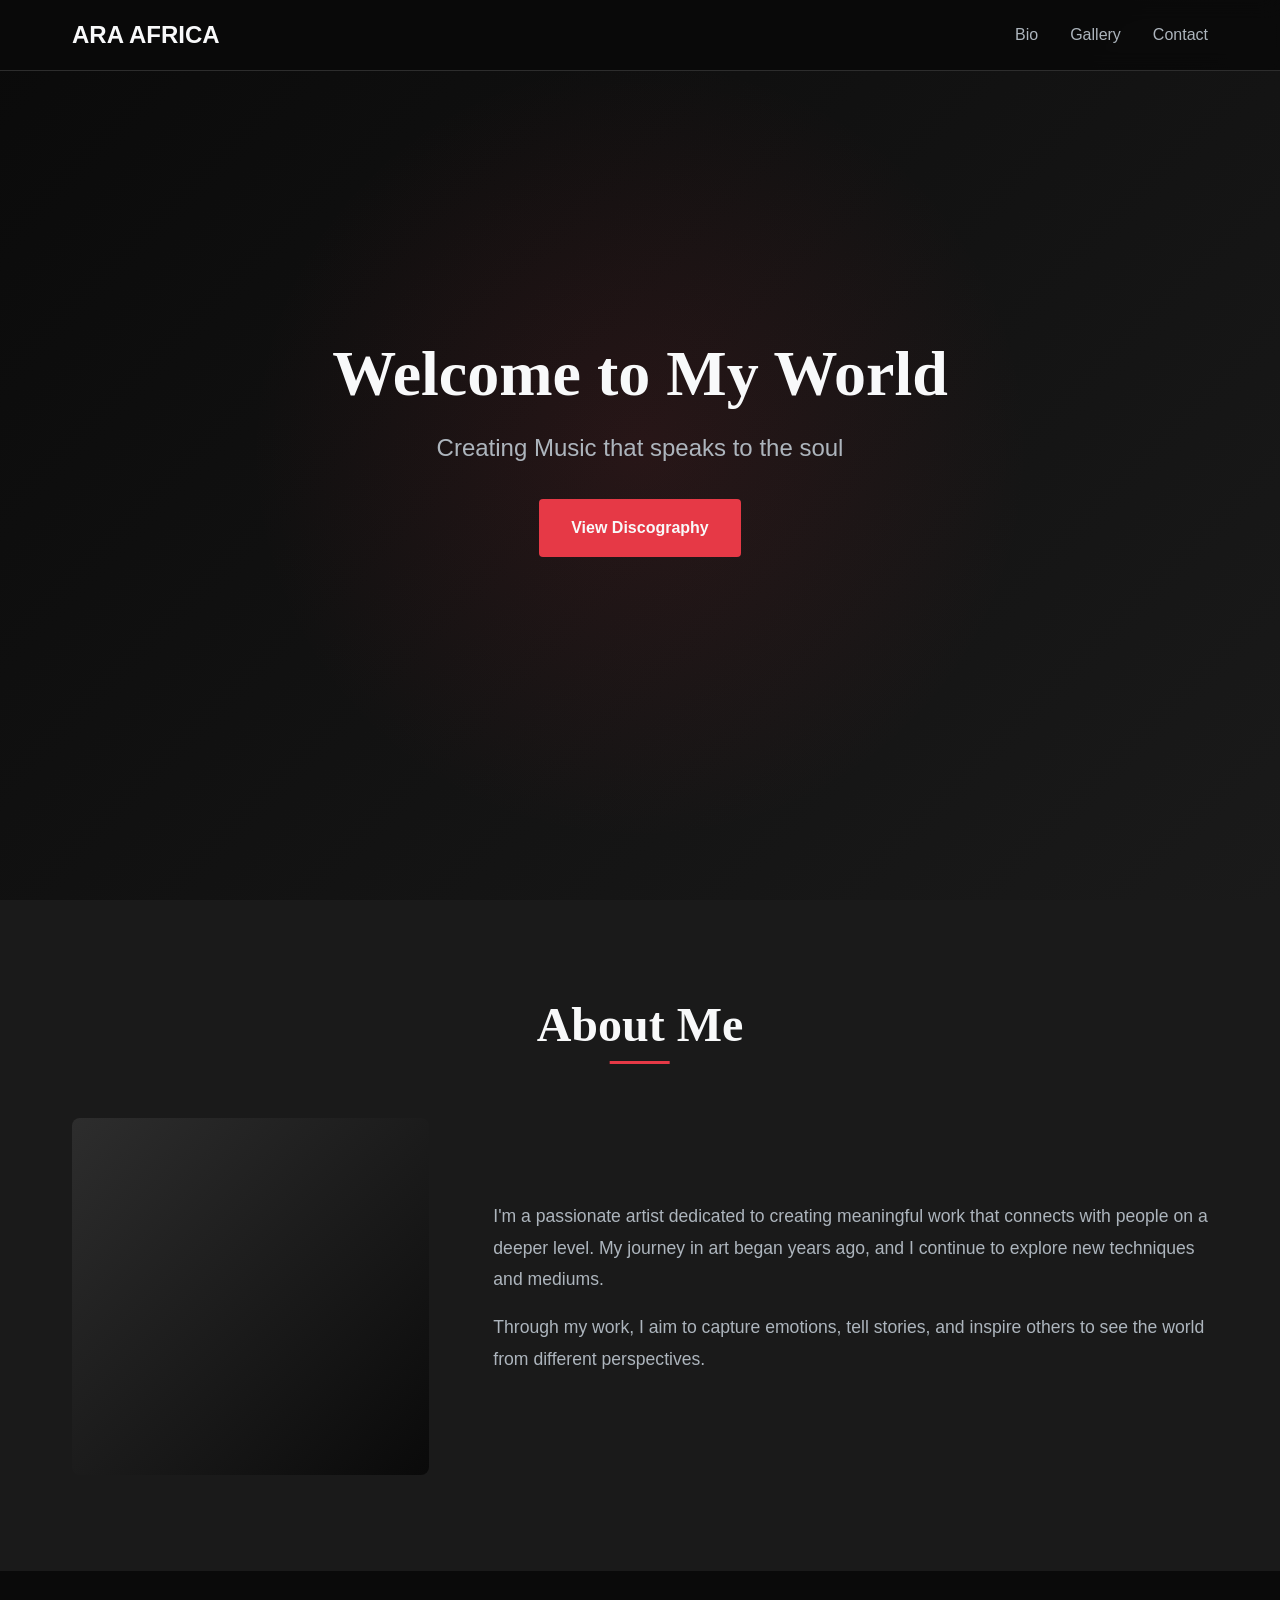
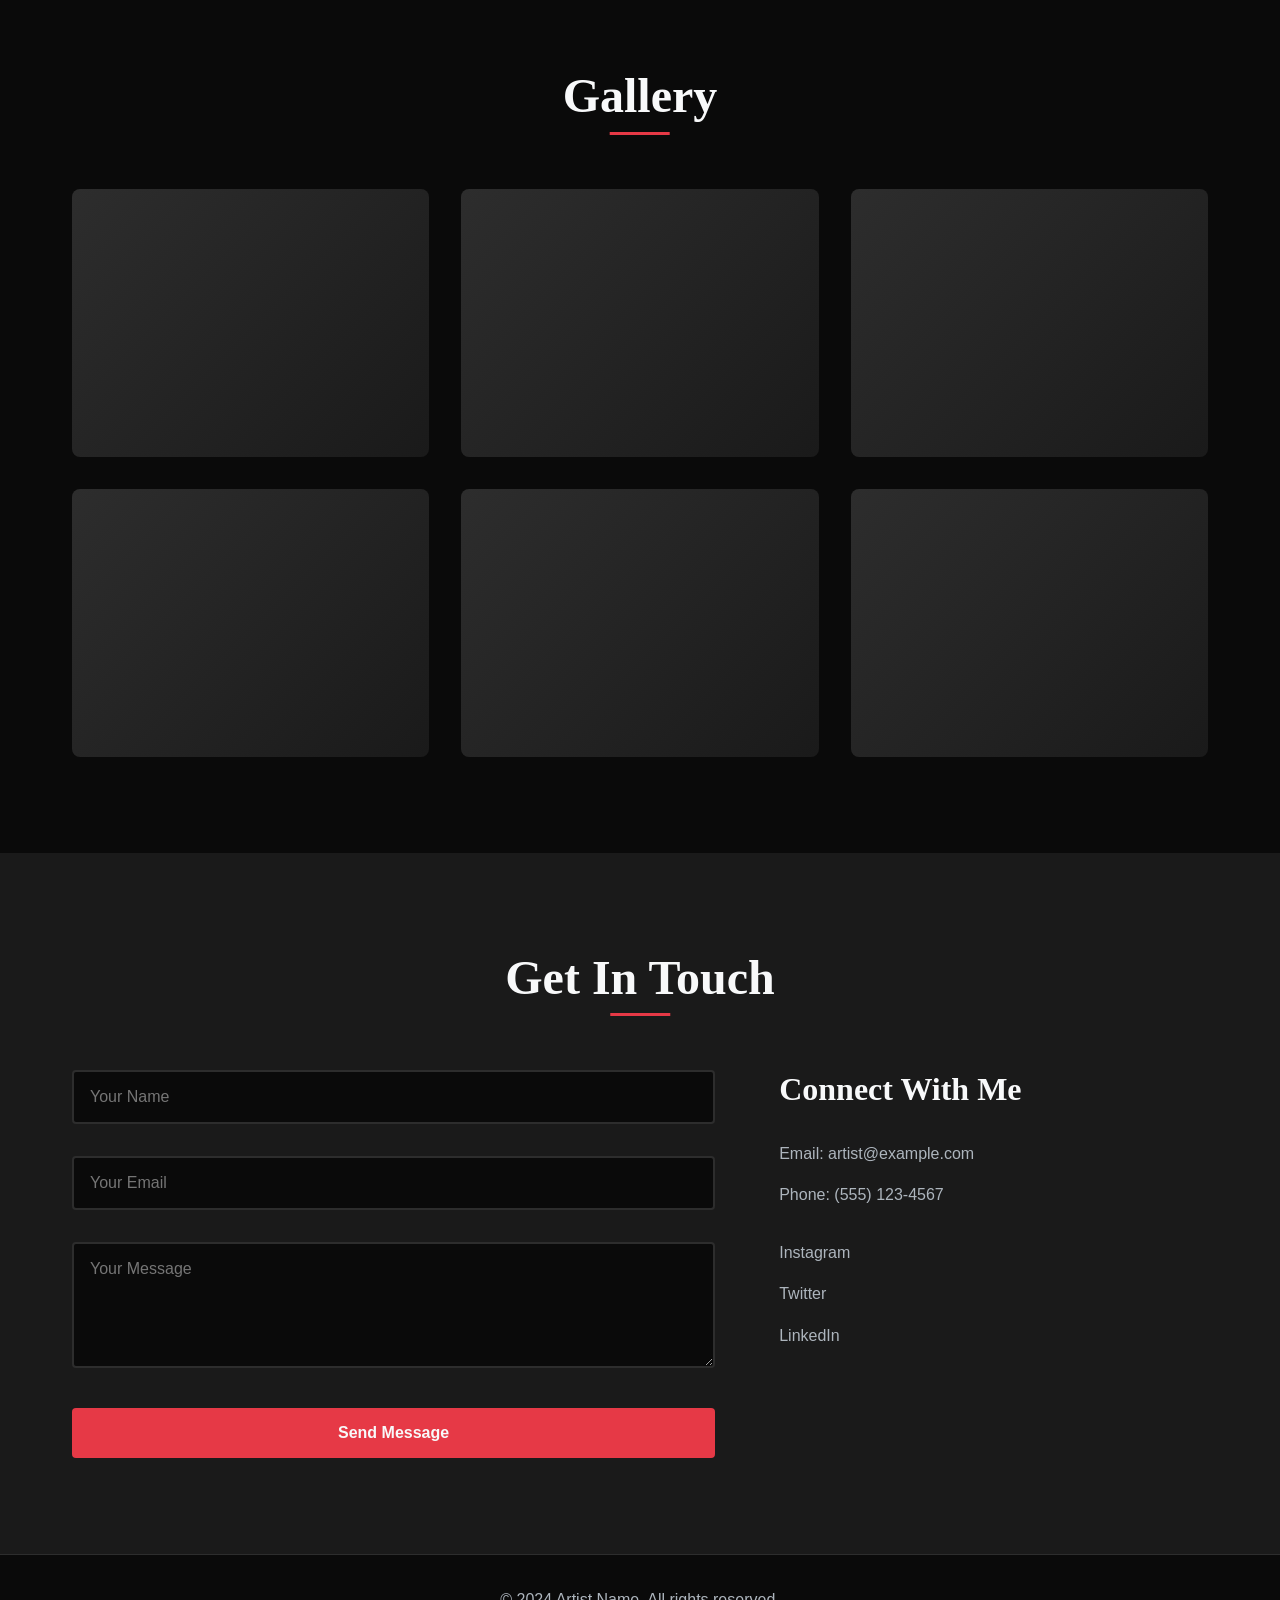
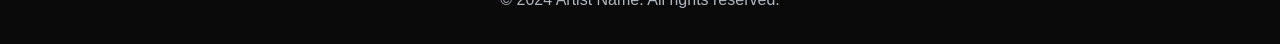
==== index.html @ ef47fb35 "Add artist homepage with visual enhancements" ====
<!DOCTYPE html>
<html lang="en">
<head>
    <meta charset="UTF-8">
    <meta name="viewport" content="width=device-width, initial-scale=1.0">
    <title>Artist Portfolio</title>
    <link rel="stylesheet" href="styles.css">
    <link rel="icon" type="image/x-icon" href="favicon.ico">
</head>
<body>
    <nav class="navbar">
        <div class="nav-container">
            <a href="photo_2026-03-13_12-56-46.jpg" class="logo">ARA AFRICA</a>
            <ul class="nav-menu">
                <li><a href="#bio" class="nav-link">Bio</a></li>
                <li><a href="#gallery" class="nav-link">Gallery</a></li>
                <li><a href="#contact" class="nav-link">Contact</a></li>
            </ul>
        </div>
    </nav>

    <header class="hero">
        <div class="hero-content">
            <h1 class="hero-title">Welcome to My World</h1>
            <p class="hero-subtitle">Creating Music that speaks to the soul</p>
            <a href="photo_2026-03-13_12-56-46.jpg" class="cta-button">View Discography</a>
        </div>
    </header>

    <section id="bio" class="section bio-section">
        <div class="container">
            <h2 class="section-title">About Me</h2>
            <div class="bio-content">
                <div class="bio-image">
                    <div class="image-placeholder"></div>
                </div>
                <div class="bio-text">
                    <p>I'm a passionate artist dedicated to creating meaningful work that connects with people on a deeper level. My journey in art began years ago, and I continue to explore new techniques and mediums.</p>
                    <p>Through my work, I aim to capture emotions, tell stories, and inspire others to see the world from different perspectives.</p>
                </div>
            </div>
        </div>
    </section>

    <section id="gallery" class="section gallery-section">
        <div class="container">
            <h2 class="section-title">Gallery</h2>
            <div class="gallery-grid">
                <div class="gallery-item">
                    <div class="gallery-placeholder"></div>
                    <div class="gallery-overlay">
                        <h3>Artwork Title 1</h3>
                    </div>
                </div>
                <div class="gallery-item">
                    <div class="gallery-placeholder"></div>
                    <div class="gallery-overlay">
                        <h3>Artwork Title 2</h3>
                    </div>
                </div>
                <div class="gallery-item">
                    <div class="gallery-placeholder"></div>
                    <div class="gallery-overlay">
                        <h3>Artwork Title 3</h3>
                    </div>
                </div>
                <div class="gallery-item">
                    <div class="gallery-placeholder"></div>
                    <div class="gallery-overlay">
                        <h3>Artwork Title 4</h3>
                    </div>
                </div>
                <div class="gallery-item">
                    <div class="gallery-placeholder"></div>
                    <div class="gallery-overlay">
                        <h3>Artwork Title 5</h3>
                    </div>
                </div>
                <div class="gallery-item">
                    <div class="gallery-placeholder"></div>
                    <div class="gallery-overlay">
                        <h3>Artwork Title 6</h3>
                    </div>
                </div>
            </div>
        </div>
    </section>

    <section id="contact" class="section contact-section">
        <div class="container">
            <h2 class="section-title">Get In Touch</h2>
            <div class="contact-content">
                <form class="contact-form">
                    <div class="form-group">
                        <input type="text" placeholder="Your Name" required>
                    </div>
                    <div class="form-group">
                        <input type="email" placeholder="Your Email" required>
                    </div>
                    <div class="form-group">
                        <textarea placeholder="Your Message" rows="5" required></textarea>
                    </div>
                    <button type="submit" class="submit-button">Send Message</button>
                </form>
                <div class="contact-info">
                    <h3>Connect With Me</h3>
                    <p>Email: artist@example.com</p>
                    <p>Phone: (555) 123-4567</p>
                    <div class="social-links">
                        <a href="#" class="social-link">Instagram</a>
                        <a href="#" class="social-link">Twitter</a>
                        <a href="#" class="social-link">LinkedIn</a>
                    </div>
                </div>
            </div>
        </div>
    </section>

    <footer class="footer">
        <p>&copy; 2024 Artist Name. All rights reserved.</p>
    </footer>
</body>
</html>
---- styles.css ----
/* ===== CSS RESET & BASE STYLES ===== */
* {
    margin: 0;
    padding: 0;
    box-sizing: border-box;
}

:root {
    /* Dark Theme Color Scheme */
    --primary-bg: #0a0a0a;
    --secondary-bg: #1a1a1a;
    --accent-color: #e63946;
    --accent-hover: #d62839;
    --text-primary: #f8f9fa;
    --text-secondary: #adb5bd;
    --border-color: #2d2d2d;
    
    /* Typography */
    --font-primary: 'Segoe UI', Tahoma, Geneva, Verdana, sans-serif;
    --font-heading: 'Georgia', serif;
    
    /* Spacing */
    --spacing-xs: 0.5rem;
    --spacing-sm: 1rem;
    --spacing-md: 2rem;
    --spacing-lg: 4rem;
    --spacing-xl: 6rem;
    
    /* Transitions */
    --transition-fast: 0.2s ease;
    --transition-medium: 0.4s ease;
    --transition-slow: 0.6s ease;
}

html {
    scroll-behavior: smooth;
}

body {
    font-family: var(--font-primary);
    background-color: var(--primary-bg);
    color: var(--text-primary);
    line-height: 1.6;
    overflow-x: hidden;
}

/* ===== TYPOGRAPHY ===== */
h1, h2, h3, h4, h5, h6 {
    font-family: var(--font-heading);
    font-weight: 600;
    line-height: 1.2;
    margin-bottom: var(--spacing-sm);
}

h1 {
    font-size: clamp(2.5rem, 5vw, 4rem);
}

h2 {
    font-size: clamp(2rem, 4vw, 3rem);
}

h3 {
    font-size: clamp(1.5rem, 3vw, 2rem);
}

p {
    margin-bottom: var(--spacing-sm);
    color: var(--text-secondary);
}

/* ===== NAVIGATION ===== */
.navbar {
    position: fixed;
    top: 0;
    width: 100%;
    background-color: rgba(10, 10, 10, 0.95);
    backdrop-filter: blur(10px);
    z-index: 1000;
    padding: var(--spacing-sm) 0;
    border-bottom: 1px solid var(--border-color);
    animation: slideDown 0.6s ease;
}

@keyframes slideDown {
    from {
        transform: translateY(-100%);
        opacity: 0;
    }
    to {
        transform: translateY(0);
        opacity: 1;
    }
}

.nav-container {
    max-width: 1200px;
    margin: 0 auto;
    padding: 0 var(--spacing-md);
    display: flex;
    justify-content: space-between;
    align-items: center;
}

.logo {
    font-size: 1.5rem;
    font-weight: 700;
    color: var(--text-primary);
    text-decoration: none;
    transition: color var(--transition-fast);
}

.logo:hover {
    color: var(--accent-color);
}

.nav-menu {
    display: flex;
    list-style: none;
    gap: var(--spacing-md);
}

.nav-link {
    color: var(--text-secondary);
    text-decoration: none;
    font-weight: 500;
    position: relative;
    transition: color var(--transition-fast);
}

.nav-link::after {
    content: '';
    position: absolute;
    bottom: -5px;
    left: 0;
    width: 0;
    height: 2px;
    background-color: var(--accent-color);
    transition: width var(--transition-medium);
}

.nav-link:hover {
    color: var(--text-primary);
}

.nav-link:hover::after {
    width: 100%;
}

/* ===== HERO SECTION ===== */
.hero {
    min-height: 100vh;
    display: flex;
    align-items: center;
    justify-content: center;
    background: linear-gradient(135deg, var(--primary-bg) 0%, var(--secondary-bg) 100%);
    position: relative;
    overflow: hidden;
}

.hero::before {
    content: '';
    position: absolute;
    top: 0;
    left: 0;
    right: 0;
    bottom: 0;
    background: radial-gradient(circle at 50% 50%, rgba(230, 57, 70, 0.1) 0%, transparent 50%);
    animation: pulse 8s ease-in-out infinite;
}

@keyframes pulse {
    0%, 100% {
        opacity: 0.5;
    }
    50% {
        opacity: 1;
    }
}

.hero-content {
    text-align: center;
    z-index: 1;
    animation: fadeInUp 1s ease;
}

@keyframes fadeInUp {
    from {
        opacity: 0;
        transform: translateY(30px);
    }
    to {
        opacity: 1;
        transform: translateY(0);
    }
}

.hero-title {
    color: var(--text-primary);
    margin-bottom: var(--spacing-sm);
}

.hero-subtitle {
    font-size: clamp(1.2rem, 2vw, 1.5rem);
    color: var(--text-secondary);
    margin-bottom: var(--spacing-md);
}

.cta-button {
    display: inline-block;
    padding: var(--spacing-sm) var(--spacing-md);
    background-color: var(--accent-color);
    color: var(--text-primary);
    text-decoration: none;
    border-radius: 4px;
    font-weight: 600;
    transition: all var(--transition-medium);
    position: relative;
    overflow: hidden;
}

.cta-button::before {
    content: '';
    position: absolute;
    top: 50%;
    left: 50%;
    width: 0;
    height: 0;
    border-radius: 50%;
    background-color: rgba(255, 255, 255, 0.2);
    transform: translate(-50%, -50%);
    transition: width var(--transition-medium), height var(--transition-medium);
}

.cta-button:hover::before {
    width: 300px;
    height: 300px;
}

.cta-button:hover {
    background-color: var(--accent-hover);
    transform: translateY(-2px);
    box-shadow: 0 10px 30px rgba(230, 57, 70, 0.3);
}

/* ===== SECTIONS ===== */
.section {
    padding: var(--spacing-xl) 0;
    opacity: 0;
    animation: fadeIn 0.8s ease forwards;
}

@keyframes fadeIn {
    to {
        opacity: 1;
    }
}

.container {
    max-width: 1200px;
    margin: 0 auto;
    padding: 0 var(--spacing-md);
}

.section-title {
    text-align: center;
    margin-bottom: var(--spacing-lg);
    color: var(--text-primary);
    position: relative;
    display: inline-block;
    left: 50%;
    transform: translateX(-50%);
}

.section-title::after {
    content: '';
    position: absolute;
    bottom: -10px;
    left: 50%;
    transform: translateX(-50%);
    width: 60px;
    height: 3px;
    background-color: var(--accent-color);
}

/* ===== BIO SECTION ===== */
.bio-section {
    background-color: var(--secondary-bg);
}

.bio-content {
    display: grid;
    grid-template-columns: 1fr 2fr;
    gap: var(--spacing-lg);
    align-items: center;
}

.bio-image {
    animation: slideInLeft 0.8s ease;
}

@keyframes slideInLeft {
    from {
        opacity: 0;
        transform: translateX(-50px);
    }
    to {
        opacity: 1;
        transform: translateX(0);
    }
}

.image-placeholder {
    width: 100%;
    aspect-ratio: 1;
    background: linear-gradient(135deg, var(--border-color) 0%, var(--primary-bg) 100%);
    border-radius: 8px;
    transition: transform var(--transition-medium);
}

.image-placeholder:hover {
    transform: scale(1.05);
}

.bio-text {
    animation: slideInRight 0.8s ease;
}

@keyframes slideInRight {
    from {
        opacity: 0;
        transform: translateX(50px);
    }
    to {
        opacity: 1;
        transform: translateX(0);
    }
}

.bio-text p {
    font-size: 1.1rem;
    line-height: 1.8;
}

/* ===== GALLERY SECTION ===== */
.gallery-grid {
    display: grid;
    grid-template-columns: repeat(auto-fit, minmax(300px, 1fr));
    gap: var(--spacing-md);
}

.gallery-item {
    position: relative;
    overflow: hidden;
    border-radius: 8px;
    cursor: pointer;
    animation: fadeInUp 0.6s ease;
}

.gallery-item:nth-child(1) { animation-delay: 0.1s; }
.gallery-item:nth-child(2) { animation-delay: 0.2s; }
.gallery-item:nth-child(3) { animation-delay: 0.3s; }
.gallery-item:nth-child(4) { animation-delay: 0.4s; }
.gallery-item:nth-child(5) { animation-delay: 0.5s; }
.gallery-item:nth-child(6) { animation-delay: 0.6s; }

.gallery-placeholder {
    width: 100%;
    aspect-ratio: 4/3;
    background: linear-gradient(135deg, var(--border-color) 0%, var(--secondary-bg) 100%);
    transition: transform var(--transition-slow);
}

.gallery-overlay {
    position: absolute;
    top: 0;
    left: 0;
    right: 0;
    bottom: 0;
    background: linear-gradient(to top, rgba(0, 0, 0, 0.9) 0%, transparent 100%);
    display: flex;
    align-items: flex-end;
    padding: var(--spacing-md);
    opacity: 0;
    transition: opacity var(--transition-medium);
}

.gallery-overlay h3 {
    color: var(--text-primary);
    transform: translateY(20px);
    transition: transform var(--transition-medium);
}

.gallery-item:hover .gallery-overlay {
    opacity: 1;
}

.gallery-item:hover .gallery-overlay h3 {
    transform: translateY(0);
}

.gallery-item:hover .gallery-placeholder {
    transform: scale(1.1);
}

/* ===== CONTACT SECTION ===== */
.contact-section {
    background-color: var(--secondary-bg);
}

.contact-content {
    display: grid;
    grid-template-columns: 1.5fr 1fr;
    gap: var(--spacing-lg);
}

.contact-form {
    animation: slideInLeft 0.8s ease;
}

.form-group {
    margin-bottom: var(--spacing-md);
}

.form-group input,
.form-group textarea {
    width: 100%;
    padding: var(--spacing-sm);
    background-color: var(--primary-bg);
    border: 2px solid var(--border-color);
    border-radius: 4px;
    color: var(--text-primary);
    font-family: var(--font-primary);
    font-size: 1rem;
    transition: border-color var(--transition-fast);
}

.form-group input:focus,
.form-group textarea:focus {
    outline: none;
    border-color: var(--accent-color);
}

.submit-button {
    width: 100%;
    padding: var(--spacing-sm) var(--spacing-md);
    background-color: var(--accent-color);
    color: var(--text-primary);
    border: none;
    border-radius: 4px;
    font-weight: 600;
    font-size: 1rem;
    cursor: pointer;
    transition: all var(--transition-medium);
}

.submit-button:hover {
    background-color: var(--accent-hover);
    transform: translateY(-2px);
    box-shadow: 0 10px 30px rgba(230, 57, 70, 0.3);
}

.contact-info {
    animation: slideInRight 0.8s ease;
}

.contact-info h3 {
    color: var(--text-primary);
    margin-bottom: var(--spacing-md);
}

.contact-info p {
    margin-bottom: var(--spacing-sm);
}

.social-links {
    display: flex;
    flex-direction: column;
    gap: var(--spacing-sm);
    margin-top: var(--spacing-md);
}

.social-link {
    color: var(--text-secondary);
    text-decoration: none;
    transition: all var(--transition-fast);
    display: inline-block;
}

.social-link:hover {
    color: var(--accent-color);
    transform: translateX(5px);
}

/* ===== FOOTER ===== */
.footer {
    background-color: var(--primary-bg);
    padding: var(--spacing-md) 0;
    text-align: center;
    border-top: 1px solid var(--border-color);
}

.footer p {
    color: var(--text-secondary);
    margin: 0;
}

/* ===== RESPONSIVE DESIGN ===== */
@media (max-width: 768px) {
    .nav-menu {
        gap: var(--spacing-sm);
    }
    
    .bio-content {
        grid-template-columns: 1fr;
    }
    
    .gallery-grid {
        grid-template-columns: 1fr;
    }
    
    .contact-content {
        grid-template-columns: 1fr;
    }
    
    :root {
        --spacing-lg: 3rem;
        --spacing-xl: 4rem;
    }
}

@media (max-width: 480px) {
    .nav-container {
        flex-direction: column;
        gap: var(--spacing-sm);
    }
    
    .nav-menu {
        flex-wrap: wrap;
        justify-content: center;
    }
}
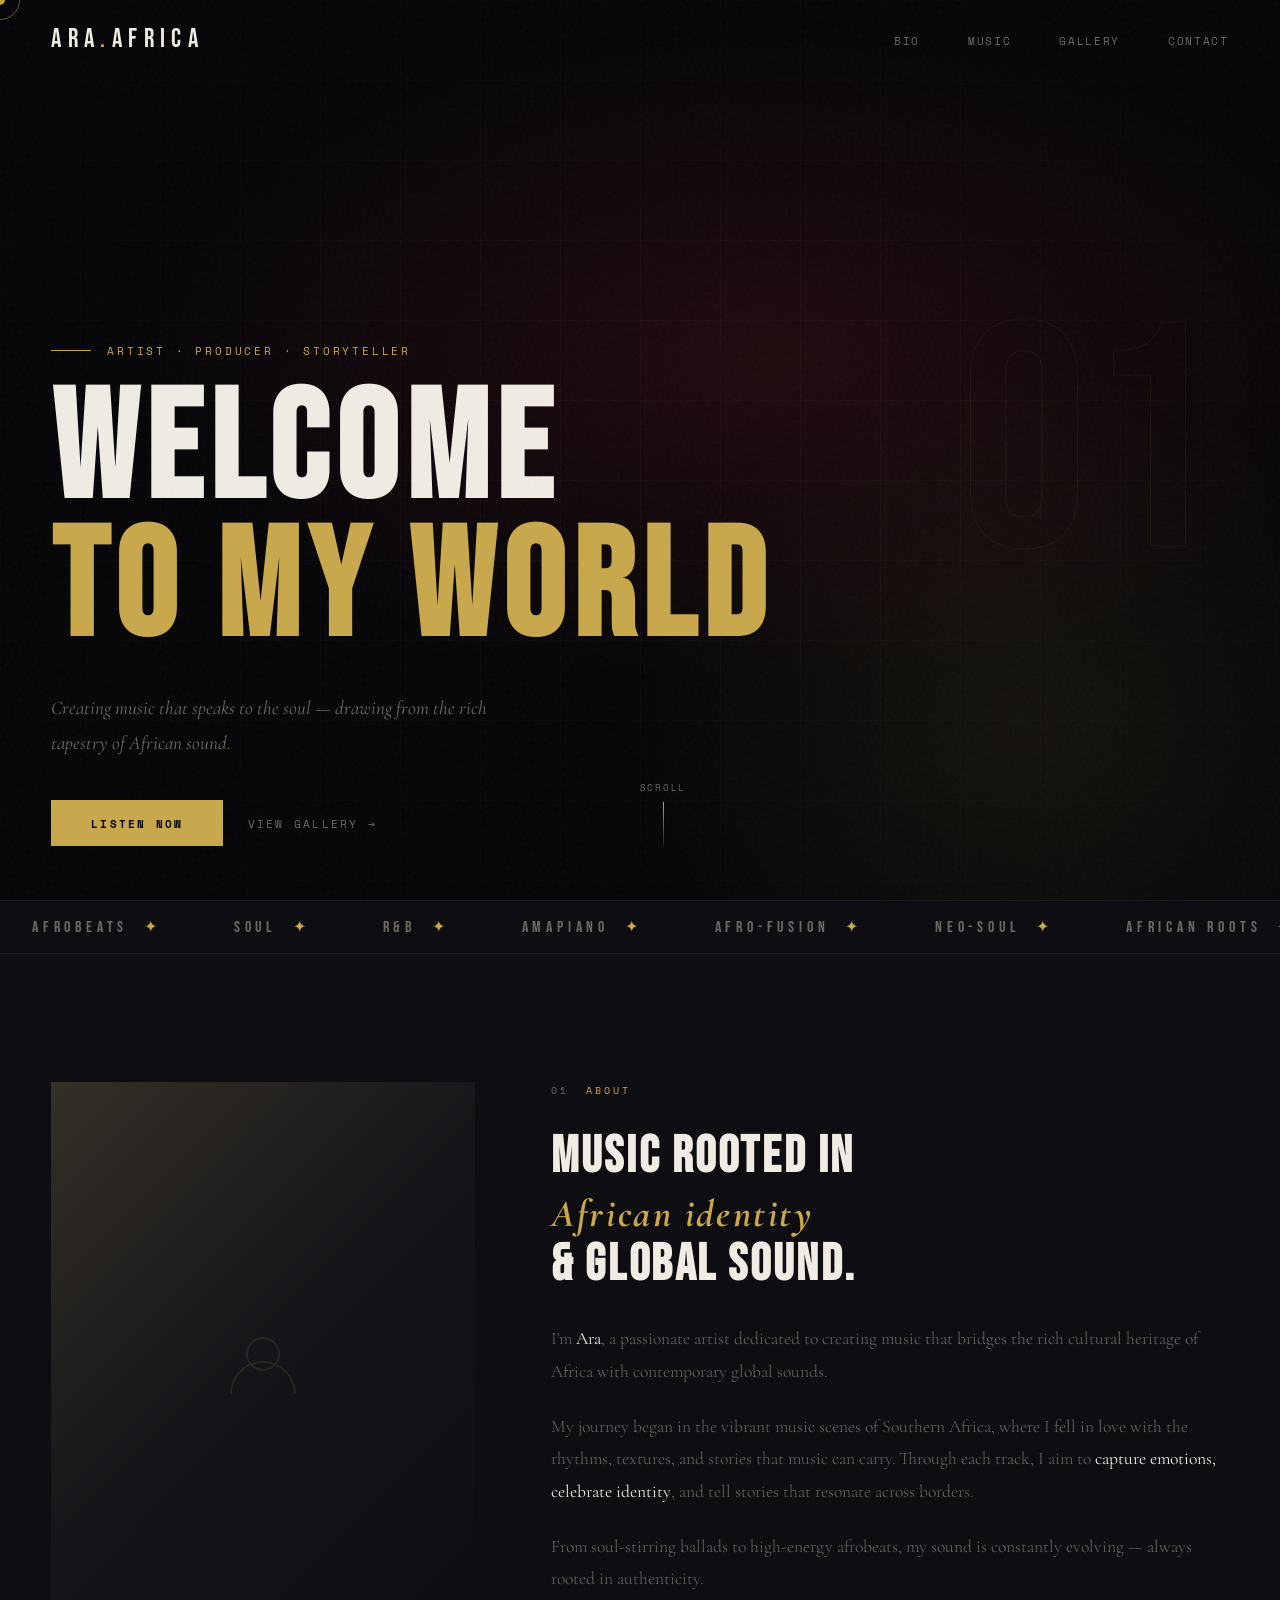
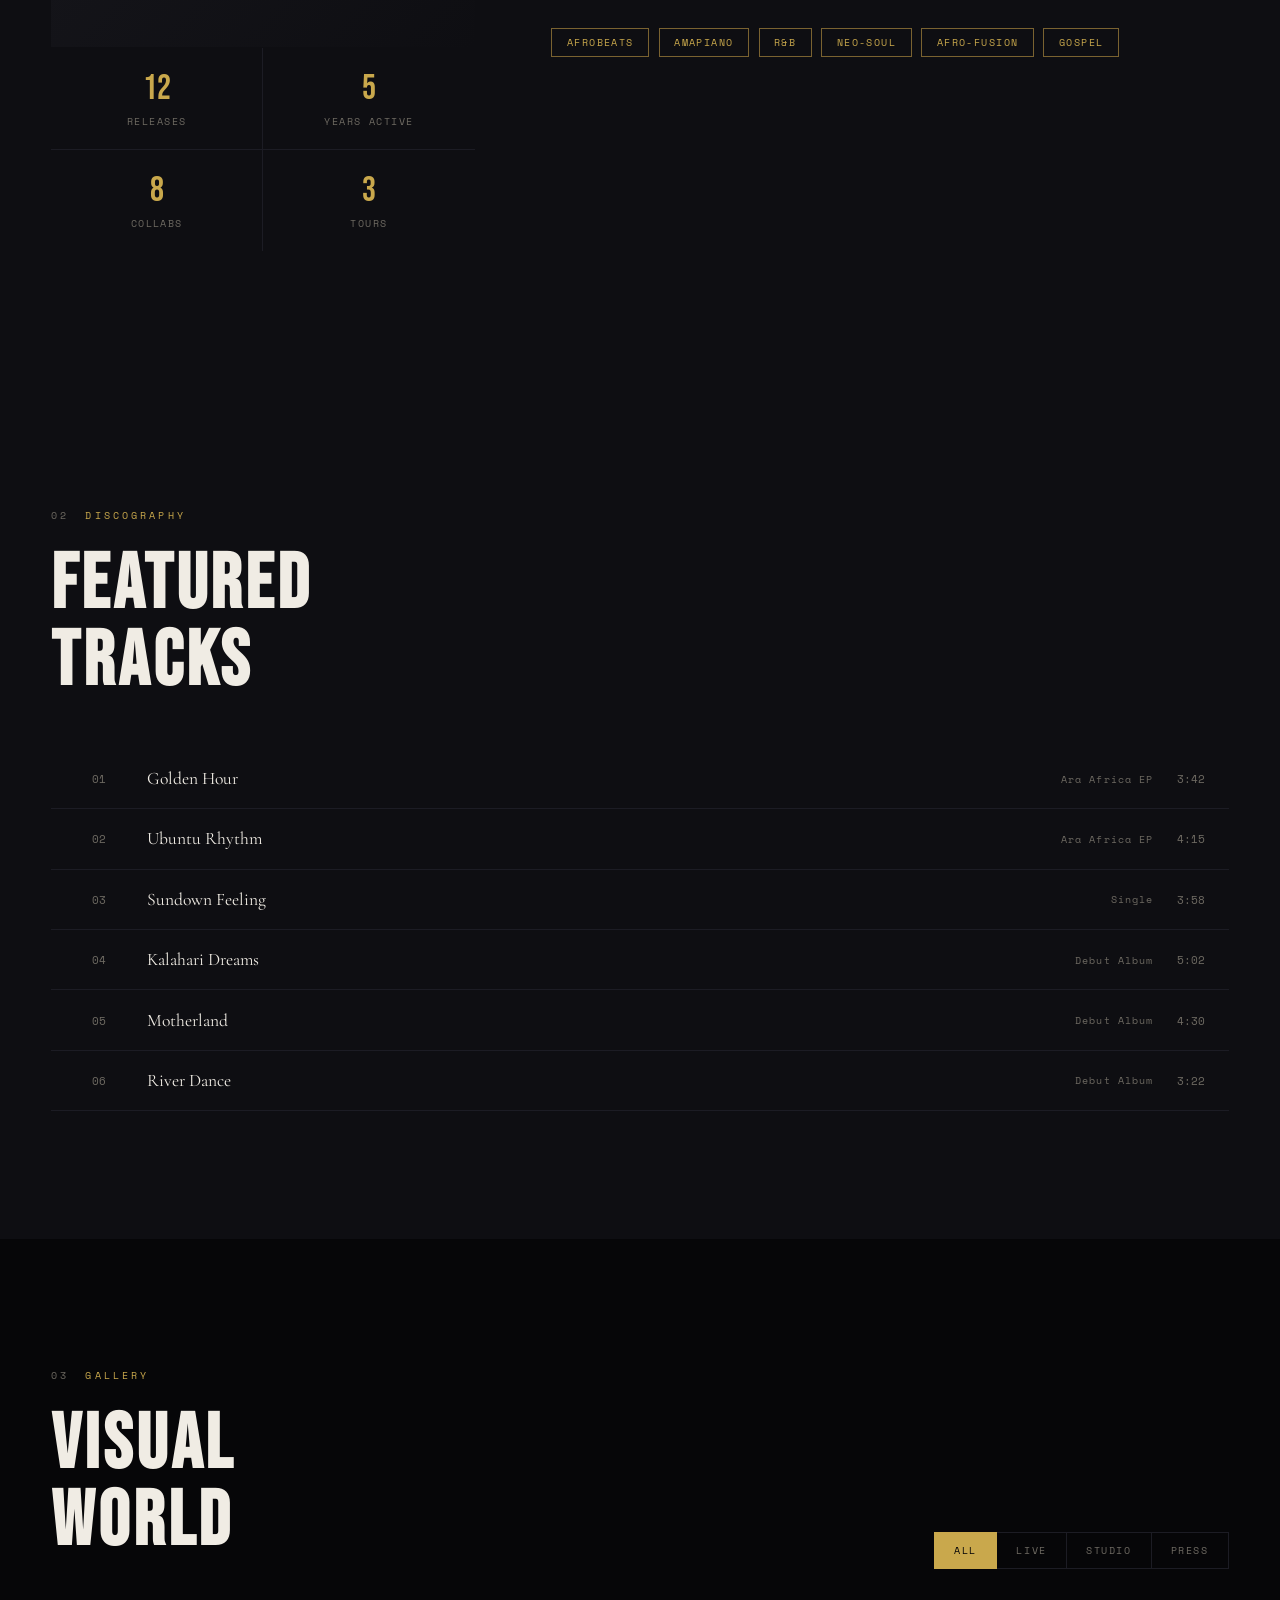
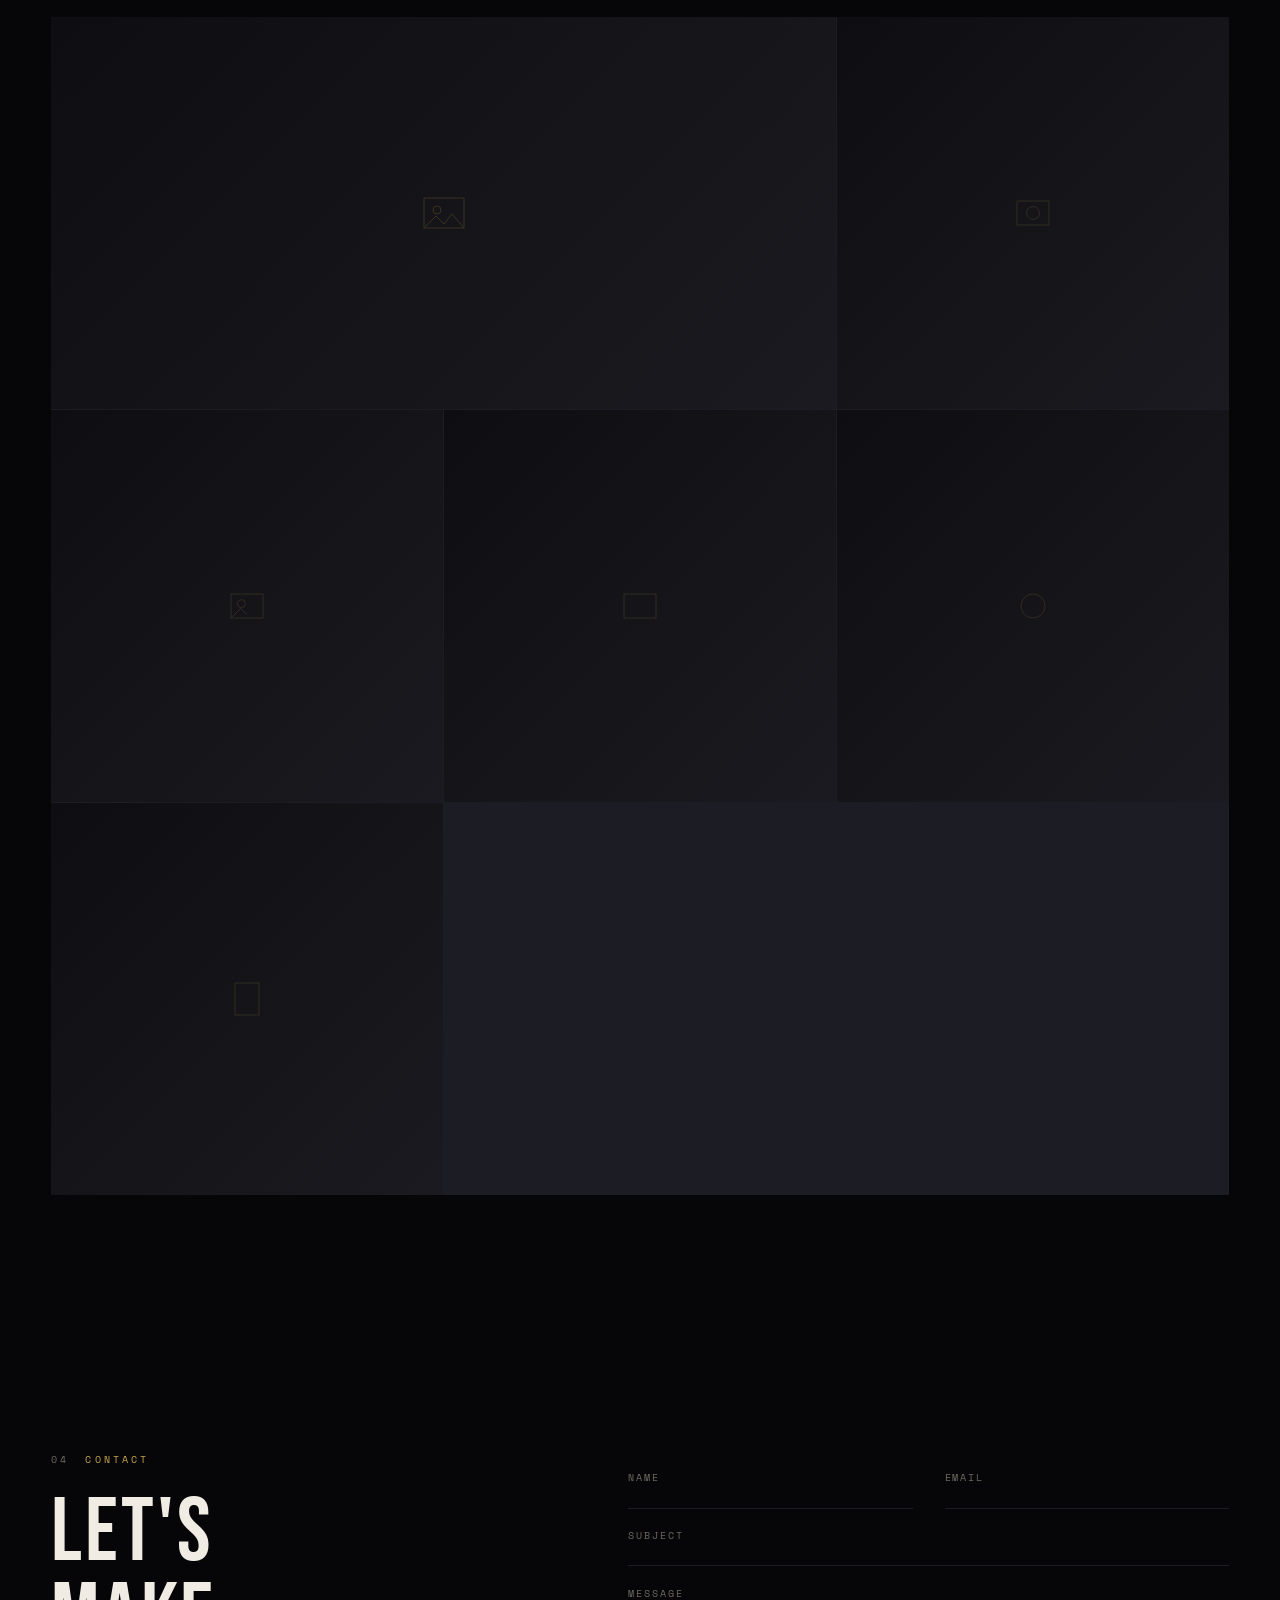
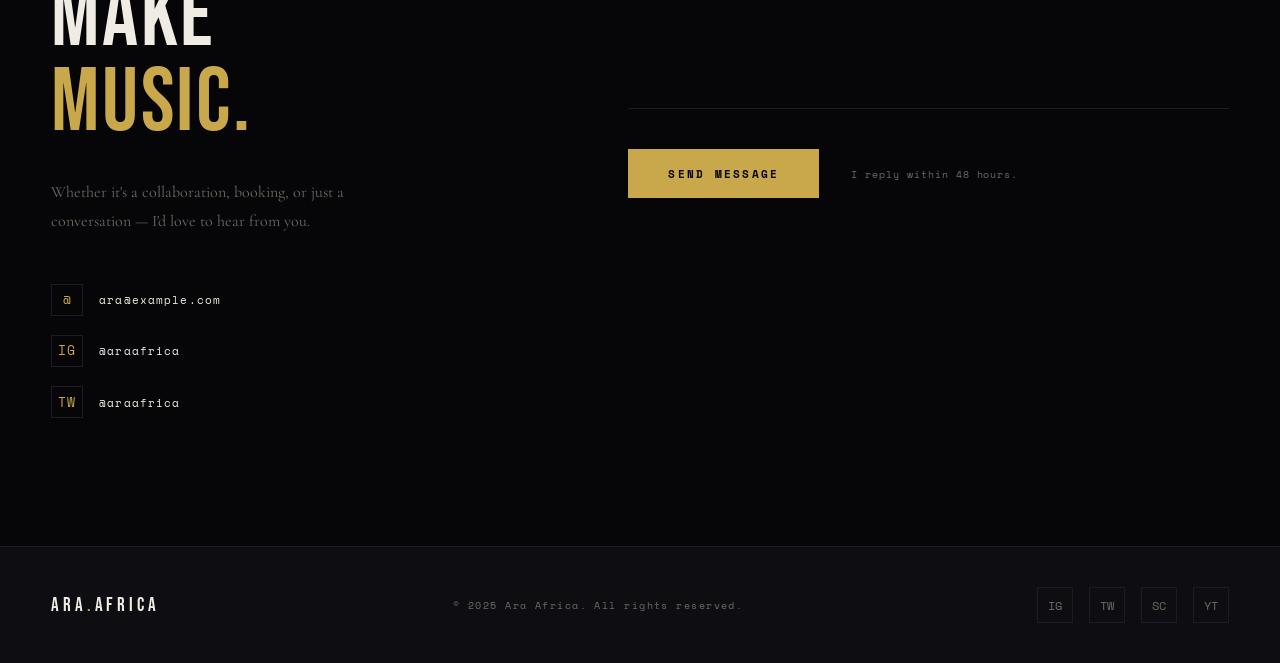
==== commit 927f561d: "index-update" ====
--- a/index.html
+++ b/index.html
@@ -3,121 +3,1458 @@
 <head>
     <meta charset="UTF-8">
     <meta name="viewport" content="width=device-width, initial-scale=1.0">
-    <title>Artist Portfolio</title>
-    <link rel="stylesheet" href="styles.css">
-    <link rel="icon" type="image/x-icon" href="favicon.ico">
+    <title>ARA AFRICA — Artist</title>
+    <link rel="preconnect" href="https://fonts.googleapis.com">
+    <link href="https://fonts.googleapis.com/css2?family=Bebas+Neue&family=Cormorant+Garamond:ital,wght@0,300;0,400;1,300&family=Space+Mono:wght@400;700&display=swap" rel="stylesheet">
+    <style>
+        /* ===== RESET & ROOT ===== */
+        *, *::before, *::after { margin: 0; padding: 0; box-sizing: border-box; }
+
+        :root {
+            --bg:       #060608;
+            --surface:  #0e0e12;
+            --border:   #1c1c24;
+            --gold:     #c9a84c;
+            --gold-dim: #7a6230;
+            --crimson:  #9b1d2e;
+            --text:     #f0ece4;
+            --muted:    #6e6a62;
+            --font-display: 'Bebas Neue', sans-serif;
+            --font-body:    'Cormorant Garamond', serif;
+            --font-mono:    'Space Mono', monospace;
+        }
+
+        html { scroll-behavior: smooth; }
+
+        body {
+            font-family: var(--font-body);
+            background: var(--bg);
+            color: var(--text);
+            overflow-x: hidden;
+            cursor: none;
+        }
+
+        /* ===== CUSTOM CURSOR ===== */
+        #cursor {
+            position: fixed;
+            width: 10px; height: 10px;
+            background: var(--gold);
+            border-radius: 50%;
+            pointer-events: none;
+            z-index: 9999;
+            transform: translate(-50%, -50%);
+            transition: transform 0.1s, width 0.3s, height 0.3s, background 0.3s;
+            mix-blend-mode: difference;
+        }
+        #cursor-trail {
+            position: fixed;
+            width: 40px; height: 40px;
+            border: 1px solid var(--gold);
+            border-radius: 50%;
+            pointer-events: none;
+            z-index: 9998;
+            transform: translate(-50%, -50%);
+            transition: left 0.15s ease, top 0.15s ease, width 0.3s, height 0.3s;
+            opacity: 0.5;
+        }
+        body:hover #cursor { opacity: 1; }
+
+        /* ===== NOISE OVERLAY ===== */
+        body::before {
+            content: '';
+            position: fixed; inset: 0;
+            background-image: url("data:image/svg+xml,%3Csvg viewBox='0 0 256 256' xmlns='http://www.w3.org/2000/svg'%3E%3Cfilter id='n'%3E%3CfeTurbulence type='fractalNoise' baseFrequency='0.9' numOctaves='4' stitchTiles='stitch'/%3E%3C/filter%3E%3Crect width='100%25' height='100%25' filter='url(%23n)' opacity='1'/%3E%3C/svg%3E");
+            opacity: 0.03;
+            pointer-events: none;
+            z-index: 9990;
+        }
+
+        /* ===== LOADER ===== */
+        #loader {
+            position: fixed; inset: 0;
+            background: var(--bg);
+            z-index: 9997;
+            display: flex; align-items: center; justify-content: center;
+            flex-direction: column; gap: 1.5rem;
+            transition: opacity 0.8s ease, visibility 0.8s;
+        }
+        #loader.hidden { opacity: 0; visibility: hidden; }
+        #loader-name {
+            font-family: var(--font-display);
+            font-size: clamp(3rem, 10vw, 7rem);
+            letter-spacing: 0.3em;
+            color: var(--text);
+            overflow: hidden;
+        }
+        #loader-name span {
+            display: inline-block;
+            transform: translateY(100%);
+            animation: loaderReveal 1s cubic-bezier(0.16, 1, 0.3, 1) forwards;
+        }
+        #loader-name span:nth-child(2) { animation-delay: 0.1s; }
+        #loader-name span:nth-child(3) { animation-delay: 0.2s; }
+        @keyframes loaderReveal {
+            to { transform: translateY(0); }
+        }
+        #loader-bar {
+            width: 200px; height: 1px;
+            background: var(--border);
+            position: relative; overflow: hidden;
+        }
+        #loader-bar::after {
+            content: '';
+            position: absolute; left: -100%; top: 0;
+            width: 100%; height: 100%;
+            background: var(--gold);
+            animation: loaderBar 1.4s ease forwards 0.4s;
+        }
+        @keyframes loaderBar { to { left: 0; } }
+
+        /* ===== NAVIGATION ===== */
+        nav {
+            position: fixed; top: 0; width: 100%;
+            z-index: 100;
+            padding: 1.5rem 4vw;
+            display: flex; align-items: center; justify-content: space-between;
+            transition: background 0.4s, padding 0.4s;
+        }
+        nav.scrolled {
+            background: rgba(6, 6, 8, 0.92);
+            backdrop-filter: blur(20px);
+            padding: 1rem 4vw;
+            border-bottom: 1px solid var(--border);
+        }
+        .nav-logo {
+            font-family: var(--font-display);
+            font-size: 1.6rem;
+            letter-spacing: 0.25em;
+            color: var(--text);
+            text-decoration: none;
+        }
+        .nav-logo span { color: var(--gold); }
+        .nav-links {
+            display: flex; gap: 3rem; list-style: none;
+        }
+        .nav-links a {
+            font-family: var(--font-mono);
+            font-size: 0.7rem;
+            letter-spacing: 0.15em;
+            text-transform: uppercase;
+            color: var(--muted);
+            text-decoration: none;
+            transition: color 0.25s;
+            position: relative;
+        }
+        .nav-links a::after {
+            content: '';
+            position: absolute; bottom: -4px; left: 0;
+            width: 0; height: 1px;
+            background: var(--gold);
+            transition: width 0.3s ease;
+        }
+        .nav-links a:hover { color: var(--text); }
+        .nav-links a:hover::after { width: 100%; }
+
+        /* Hamburger */
+        .hamburger {
+            display: none;
+            flex-direction: column; gap: 5px;
+            cursor: pointer; background: none; border: none;
+        }
+        .hamburger span {
+            display: block; width: 26px; height: 1px;
+            background: var(--text);
+            transition: transform 0.3s, opacity 0.3s;
+        }
+        .hamburger.open span:nth-child(1) { transform: translateY(6px) rotate(45deg); }
+        .hamburger.open span:nth-child(2) { opacity: 0; }
+        .hamburger.open span:nth-child(3) { transform: translateY(-6px) rotate(-45deg); }
+
+        /* Mobile nav */
+        .mobile-nav {
+            position: fixed; inset: 0;
+            background: var(--bg);
+            z-index: 90;
+            display: flex; align-items: center; justify-content: center;
+            flex-direction: column; gap: 2.5rem;
+            opacity: 0; visibility: hidden;
+            transition: opacity 0.4s, visibility 0.4s;
+        }
+        .mobile-nav.open { opacity: 1; visibility: visible; }
+        .mobile-nav a {
+            font-family: var(--font-display);
+            font-size: clamp(2.5rem, 7vw, 4rem);
+            letter-spacing: 0.15em;
+            color: var(--text);
+            text-decoration: none;
+            transition: color 0.25s;
+        }
+        .mobile-nav a:hover { color: var(--gold); }
+
+        /* ===== HERO ===== */
+        .hero {
+            min-height: 100vh;
+            position: relative;
+            display: flex; align-items: flex-end;
+            padding: 0 4vw 6vh;
+            overflow: hidden;
+        }
+        .hero-bg {
+            position: absolute; inset: 0;
+            background:
+                radial-gradient(ellipse 80% 60% at 60% 40%, rgba(155, 29, 46, 0.18) 0%, transparent 60%),
+                radial-gradient(ellipse 60% 80% at 80% 80%, rgba(201, 168, 76, 0.08) 0%, transparent 50%),
+                var(--bg);
+        }
+        /* Animated grid lines */
+        .hero-grid {
+            position: absolute; inset: 0;
+            background-image:
+                linear-gradient(to right, rgba(255,255,255,0.025) 1px, transparent 1px),
+                linear-gradient(to bottom, rgba(255,255,255,0.025) 1px, transparent 1px);
+            background-size: 80px 80px;
+            mask-image: radial-gradient(ellipse 80% 80% at 50% 50%, black 30%, transparent 100%);
+        }
+        .hero-number {
+            position: absolute;
+            top: 50%; right: 5vw;
+            transform: translateY(-50%);
+            font-family: var(--font-display);
+            font-size: clamp(10rem, 25vw, 22rem);
+            color: transparent;
+            -webkit-text-stroke: 1px rgba(201, 168, 76, 0.08);
+            line-height: 1;
+            pointer-events: none;
+            user-select: none;
+        }
+        .hero-content {
+            position: relative; z-index: 2;
+            max-width: 900px;
+        }
+        .hero-tag {
+            font-family: var(--font-mono);
+            font-size: 0.7rem;
+            letter-spacing: 0.25em;
+            text-transform: uppercase;
+            color: var(--gold);
+            margin-bottom: 1.5rem;
+            display: flex; align-items: center; gap: 1rem;
+            opacity: 0; animation: fadeUp 1s ease 1.8s forwards;
+        }
+        .hero-tag::before {
+            content: '';
+            display: block; width: 40px; height: 1px;
+            background: var(--gold);
+        }
+        .hero-title {
+            font-family: var(--font-display);
+            font-size: clamp(4rem, 12vw, 11rem);
+            line-height: 0.9;
+            letter-spacing: 0.05em;
+            color: var(--text);
+            margin-bottom: 2rem;
+            overflow: hidden;
+        }
+        .hero-title .line {
+            display: block;
+            transform: translateY(100%);
+            animation: lineReveal 1.2s cubic-bezier(0.16, 1, 0.3, 1) forwards;
+        }
+        .hero-title .line:nth-child(1) { animation-delay: 1.9s; }
+        .hero-title .line:nth-child(2) { animation-delay: 2.05s; color: var(--gold); }
+        @keyframes lineReveal { to { transform: translateY(0); } }
+
+        .hero-sub {
+            font-size: clamp(1rem, 1.5vw, 1.2rem);
+            font-style: italic;
+            color: var(--muted);
+            max-width: 440px;
+            line-height: 1.8;
+            opacity: 0; animation: fadeUp 1s ease 2.2s forwards;
+        }
+        .hero-actions {
+            margin-top: 2.5rem;
+            display: flex; gap: 1.5rem; align-items: center;
+            opacity: 0; animation: fadeUp 1s ease 2.4s forwards;
+        }
+        @keyframes fadeUp {
+            from { opacity: 0; transform: translateY(20px); }
+            to { opacity: 1; transform: translateY(0); }
+        }
+        .btn-primary {
+            display: inline-block;
+            padding: 0.9rem 2.5rem;
+            background: var(--gold);
+            color: var(--bg);
+            font-family: var(--font-mono);
+            font-size: 0.7rem;
+            letter-spacing: 0.2em;
+            text-transform: uppercase;
+            text-decoration: none;
+            font-weight: 700;
+            transition: background 0.3s, transform 0.3s, box-shadow 0.3s;
+        }
+        .btn-primary:hover {
+            background: #e0bc6a;
+            transform: translateY(-3px);
+            box-shadow: 0 15px 40px rgba(201, 168, 76, 0.3);
+        }
+        .btn-ghost {
+            font-family: var(--font-mono);
+            font-size: 0.7rem;
+            letter-spacing: 0.2em;
+            text-transform: uppercase;
+            color: var(--muted);
+            text-decoration: none;
+            display: flex; align-items: center; gap: 0.6rem;
+            transition: color 0.3s;
+        }
+        .btn-ghost::after { content: '→'; transition: transform 0.3s; }
+        .btn-ghost:hover { color: var(--text); }
+        .btn-ghost:hover::after { transform: translateX(5px); }
+
+        /* Scroll indicator */
+        .scroll-hint {
+            position: absolute;
+            bottom: 3rem; left: 50%; transform: translateX(-50%);
+            display: flex; flex-direction: column; align-items: center; gap: 0.5rem;
+            opacity: 0; animation: fadeUp 1s ease 3s forwards;
+        }
+        .scroll-hint span {
+            font-family: var(--font-mono); font-size: 0.55rem;
+            letter-spacing: 0.2em; text-transform: uppercase; color: var(--muted);
+        }
+        .scroll-line {
+            width: 1px; height: 50px;
+            background: linear-gradient(to bottom, var(--gold), transparent);
+            animation: scrollPulse 2s ease infinite 3s;
+        }
+        @keyframes scrollPulse {
+            0%, 100% { opacity: 0.3; transform: scaleY(1); }
+            50% { opacity: 1; transform: scaleY(1.2); }
+        }
+
+        /* ===== SECTION BASE ===== */
+        section { padding: clamp(5rem, 10vw, 9rem) 4vw; }
+
+        .section-label {
+            font-family: var(--font-mono);
+            font-size: 0.65rem;
+            letter-spacing: 0.3em;
+            text-transform: uppercase;
+            color: var(--gold);
+            display: flex; align-items: center; gap: 1rem;
+            margin-bottom: 1.5rem;
+        }
+        .section-label::before {
+            content: attr(data-num);
+            font-size: 0.6rem;
+            color: var(--muted);
+        }
+        .section-title-lg {
+            font-family: var(--font-display);
+            font-size: clamp(2.5rem, 6vw, 5rem);
+            letter-spacing: 0.05em;
+            line-height: 1;
+            margin-bottom: 0.5rem;
+        }
+
+        /* Reveal animation */
+        .reveal {
+            opacity: 0;
+            transform: translateY(40px);
+            transition: opacity 0.9s ease, transform 0.9s ease;
+        }
+        .reveal.visible { opacity: 1; transform: translateY(0); }
+        .reveal-delay-1 { transition-delay: 0.1s; }
+        .reveal-delay-2 { transition-delay: 0.2s; }
+        .reveal-delay-3 { transition-delay: 0.3s; }
+        .reveal-delay-4 { transition-delay: 0.4s; }
+
+        /* ===== BIO SECTION ===== */
+        .bio-section { background: var(--surface); }
+        .bio-inner {
+            max-width: 1200px; margin: 0 auto;
+            display: grid;
+            grid-template-columns: 1fr 1.6fr;
+            gap: clamp(3rem, 6vw, 7rem);
+            align-items: start;
+        }
+        .bio-left {}
+        .bio-portrait {
+            position: relative;
+            aspect-ratio: 3/4;
+            background: var(--border);
+            overflow: hidden;
+        }
+        .bio-portrait img {
+            width: 100%; height: 100%;
+            object-fit: cover;
+            filter: grayscale(20%) contrast(1.05);
+            transition: filter 0.5s, transform 0.8s;
+        }
+        .bio-portrait:hover img { filter: grayscale(0%) contrast(1.1); transform: scale(1.04); }
+        .bio-portrait::after {
+            content: '';
+            position: absolute; inset: 0;
+            background: linear-gradient(135deg, rgba(201,168,76,0.15) 0%, transparent 50%);
+            pointer-events: none;
+        }
+        .portrait-placeholder {
+            width: 100%; height: 100%;
+            background: linear-gradient(135deg, #1a1a20, #0e0e12);
+            display: flex; align-items: center; justify-content: center;
+        }
+        .portrait-placeholder svg { opacity: 0.15; }
+
+        .bio-stats {
+            display: grid; grid-template-columns: 1fr 1fr;
+            gap: 1px;
+            background: var(--border);
+            margin-top: 1px;
+        }
+        .stat-box {
+            background: var(--surface);
+            padding: 1.2rem;
+            text-align: center;
+        }
+        .stat-box .num {
+            font-family: var(--font-display);
+            font-size: 2.2rem;
+            color: var(--gold);
+            display: block;
+        }
+        .stat-box .lbl {
+            font-family: var(--font-mono);
+            font-size: 0.6rem;
+            letter-spacing: 0.15em;
+            text-transform: uppercase;
+            color: var(--muted);
+        }
+
+        .bio-right {}
+        .bio-right .section-label { margin-bottom: 2rem; }
+        .bio-headline {
+            font-family: var(--font-display);
+            font-size: clamp(2rem, 4vw, 3.5rem);
+            letter-spacing: 0.05em;
+            line-height: 1.05;
+            margin-bottom: 2rem;
+            color: var(--text);
+        }
+        .bio-headline em {
+            font-family: var(--font-body);
+            font-style: italic;
+            color: var(--gold);
+            font-size: 0.75em;
+        }
+        .bio-body p {
+            font-size: 1.1rem;
+            line-height: 1.85;
+            color: var(--muted);
+            margin-bottom: 1.4rem;
+            font-weight: 300;
+        }
+        .bio-body p strong { color: var(--text); font-weight: 400; }
+
+        .genre-tags {
+            display: flex; flex-wrap: wrap; gap: 0.6rem;
+            margin-top: 2rem;
+        }
+        .tag {
+            font-family: var(--font-mono);
+            font-size: 0.6rem;
+            letter-spacing: 0.15em;
+            text-transform: uppercase;
+            color: var(--gold);
+            border: 1px solid var(--gold-dim);
+            padding: 0.4rem 0.9rem;
+            transition: background 0.25s, color 0.25s;
+        }
+        .tag:hover { background: var(--gold); color: var(--bg); }
+
+        /* ===== DISCOGRAPHY / GALLERY ===== */
+        .gallery-section { background: var(--bg); }
+        .gallery-header {
+            max-width: 1200px; margin: 0 auto;
+            display: flex; justify-content: space-between; align-items: flex-end;
+            margin-bottom: 3rem;
+        }
+
+        /* Filter tabs */
+        .filter-tabs {
+            display: flex; gap: 0;
+        }
+        .filter-btn {
+            font-family: var(--font-mono);
+            font-size: 0.65rem;
+            letter-spacing: 0.15em;
+            text-transform: uppercase;
+            color: var(--muted);
+            background: none;
+            border: 1px solid var(--border);
+            padding: 0.6rem 1.2rem;
+            cursor: pointer;
+            transition: all 0.25s;
+            margin-left: -1px;
+        }
+        .filter-btn:hover { color: var(--text); border-color: var(--muted); }
+        .filter-btn.active {
+            color: var(--bg);
+            background: var(--gold);
+            border-color: var(--gold);
+            z-index: 1;
+        }
+
+        .gallery-grid {
+            max-width: 1200px; margin: 0 auto;
+            display: grid;
+            grid-template-columns: repeat(3, 1fr);
+            gap: 1px;
+            background: var(--border);
+        }
+        .gallery-item {
+            position: relative;
+            overflow: hidden;
+            aspect-ratio: 1;
+            background: var(--surface);
+            cursor: pointer;
+        }
+        .gallery-item.wide { grid-column: span 2; aspect-ratio: 2/1; }
+
+        .gallery-item img {
+            width: 100%; height: 100%;
+            object-fit: cover;
+            filter: grayscale(30%);
+            transform: scale(1.05);
+            transition: transform 0.8s cubic-bezier(0.25, 0.46, 0.45, 0.94),
+                        filter 0.5s ease;
+        }
+        .gallery-item:hover img { transform: scale(1); filter: grayscale(0%); }
+
+        .gallery-ph {
+            width: 100%; height: 100%;
+            display: flex; align-items: center; justify-content: center;
+            background: linear-gradient(135deg, #0e0e12, #1a1a20);
+            transition: background 0.5s;
+        }
+        .gallery-item:hover .gallery-ph { background: linear-gradient(135deg, #1a1a20, #252528); }
+
+        .gallery-overlay {
+            position: absolute; inset: 0;
+            background: linear-gradient(to top, rgba(0,0,0,0.85) 0%, transparent 60%);
+            display: flex; align-items: flex-end;
+            padding: 1.5rem;
+            opacity: 0;
+            transition: opacity 0.35s;
+        }
+        .gallery-item:hover .gallery-overlay { opacity: 1; }
+        .gallery-info h3 {
+            font-family: var(--font-display);
+            font-size: 1.2rem;
+            letter-spacing: 0.08em;
+            color: var(--text);
+        }
+        .gallery-info span {
+            font-family: var(--font-mono);
+            font-size: 0.6rem;
+            letter-spacing: 0.15em;
+            text-transform: uppercase;
+            color: var(--gold);
+        }
+
+        /* Lightbox */
+        #lightbox {
+            position: fixed; inset: 0;
+            background: rgba(0,0,0,0.95);
+            z-index: 9000;
+            display: flex; align-items: center; justify-content: center;
+            opacity: 0; visibility: hidden;
+            transition: opacity 0.4s, visibility 0.4s;
+        }
+        #lightbox.open { opacity: 1; visibility: visible; }
+        #lightbox-img {
+            max-width: 90vw; max-height: 85vh;
+            object-fit: contain;
+            transform: scale(0.9);
+            transition: transform 0.4s cubic-bezier(0.16, 1, 0.3, 1);
+        }
+        #lightbox.open #lightbox-img { transform: scale(1); }
+        #lightbox-close {
+            position: absolute; top: 2rem; right: 2rem;
+            width: 44px; height: 44px;
+            border: 1px solid var(--border);
+            background: none;
+            cursor: pointer;
+            display: flex; align-items: center; justify-content: center;
+            color: var(--muted);
+            font-size: 1.2rem;
+            transition: color 0.25s, border-color 0.25s;
+        }
+        #lightbox-close:hover { color: var(--text); border-color: var(--text); }
+
+        /* ===== MUSIC PLAYER ===== */
+        .player-section { background: var(--surface); }
+        .player-inner { max-width: 1200px; margin: 0 auto; }
+
+        .tracks-list { margin-top: 3rem; }
+        .track-item {
+            display: grid;
+            grid-template-columns: 3rem 1fr auto auto;
+            align-items: center;
+            gap: 1.5rem;
+            padding: 1.2rem 1.5rem;
+            border-bottom: 1px solid var(--border);
+            cursor: pointer;
+            transition: background 0.25s;
+            position: relative;
+        }
+        .track-item:hover { background: rgba(201,168,76,0.04); }
+        .track-item.playing { background: rgba(201,168,76,0.07); }
+        .track-num {
+            font-family: var(--font-mono);
+            font-size: 0.7rem;
+            color: var(--muted);
+            text-align: center;
+        }
+        .track-item.playing .track-num { color: var(--gold); }
+        .track-name {
+            font-family: var(--font-body);
+            font-size: 1.1rem;
+            color: var(--text);
+        }
+        .track-item.playing .track-name { color: var(--gold); }
+        .track-album {
+            font-family: var(--font-mono);
+            font-size: 0.65rem;
+            letter-spacing: 0.1em;
+            color: var(--muted);
+        }
+        .track-dur {
+            font-family: var(--font-mono);
+            font-size: 0.7rem;
+            color: var(--muted);
+        }
+        .track-bars {
+            display: none; gap: 3px; align-items: flex-end; height: 18px;
+        }
+        .track-item.playing .track-bars { display: flex; }
+        .track-item.playing .track-num { display: none; }
+        .track-bars span {
+            display: block; width: 3px;
+            background: var(--gold);
+            border-radius: 2px;
+            animation: barAnim 0.8s ease infinite;
+        }
+        .track-bars span:nth-child(1) { height: 60%; animation-delay: 0s; }
+        .track-bars span:nth-child(2) { height: 100%; animation-delay: 0.15s; }
+        .track-bars span:nth-child(3) { height: 40%; animation-delay: 0.3s; }
+        @keyframes barAnim {
+            0%, 100% { transform: scaleY(0.4); }
+            50% { transform: scaleY(1); }
+        }
+
+        /* Mini player bar */
+        #player-bar {
+            position: fixed; bottom: 0; left: 0; right: 0;
+            background: rgba(14, 14, 18, 0.97);
+            backdrop-filter: blur(20px);
+            border-top: 1px solid var(--border);
+            padding: 0.9rem 4vw;
+            display: none;
+            align-items: center;
+            gap: 2rem;
+            z-index: 500;
+        }
+        #player-bar.active { display: flex; }
+        .player-info { flex: 1; min-width: 0; }
+        .player-track-name {
+            font-size: 0.9rem;
+            color: var(--text);
+            white-space: nowrap; overflow: hidden; text-overflow: ellipsis;
+        }
+        .player-track-album {
+            font-family: var(--font-mono);
+            font-size: 0.6rem;
+            letter-spacing: 0.1em;
+            color: var(--muted);
+        }
+        .player-controls {
+            display: flex; align-items: center; gap: 1.2rem;
+        }
+        .ctrl-btn {
+            background: none; border: none;
+            color: var(--muted); cursor: pointer;
+            font-size: 1.1rem;
+            transition: color 0.2s, transform 0.2s;
+            padding: 0.3rem;
+        }
+        .ctrl-btn:hover { color: var(--text); transform: scale(1.1); }
+        .ctrl-btn.play-pause {
+            width: 38px; height: 38px;
+            border: 1px solid var(--border);
+            display: flex; align-items: center; justify-content: center;
+            font-size: 0.9rem;
+        }
+        .ctrl-btn.play-pause:hover { border-color: var(--gold); color: var(--gold); }
+        .player-progress {
+            flex: 2; display: flex; align-items: center; gap: 0.8rem;
+        }
+        .progress-time {
+            font-family: var(--font-mono); font-size: 0.6rem; color: var(--muted);
+            min-width: 3rem;
+        }
+        .progress-bar {
+            flex: 1; height: 2px;
+            background: var(--border);
+            position: relative; cursor: pointer;
+        }
+        .progress-fill {
+            height: 100%; background: var(--gold);
+            width: 0%; transition: width 0.1s linear;
+            pointer-events: none;
+        }
+        .progress-dot {
+            position: absolute; top: 50%; right: 0;
+            width: 10px; height: 10px;
+            background: var(--gold);
+            border-radius: 50%;
+            transform: translate(50%, -50%);
+            opacity: 0;
+            transition: opacity 0.2s;
+        }
+        .progress-bar:hover .progress-dot { opacity: 1; }
+
+        /* ===== CONTACT ===== */
+        .contact-section { background: var(--bg); }
+        .contact-inner {
+            max-width: 1200px; margin: 0 auto;
+            display: grid; grid-template-columns: 1fr 1.2fr;
+            gap: clamp(3rem, 6vw, 7rem);
+            align-items: start;
+        }
+        .contact-left .big-text {
+            font-family: var(--font-display);
+            font-size: clamp(3rem, 7vw, 6rem);
+            line-height: 0.95;
+            letter-spacing: 0.03em;
+            margin-top: 1rem;
+        }
+        .contact-left .big-text span { color: var(--gold); display: block; }
+        .contact-left p {
+            font-size: 1rem;
+            color: var(--muted);
+            line-height: 1.8;
+            margin-top: 2rem;
+            max-width: 360px;
+        }
+        .contact-details {
+            margin-top: 3rem;
+            display: flex; flex-direction: column; gap: 1.2rem;
+        }
+        .contact-row {
+            display: flex; align-items: center; gap: 1rem;
+            font-family: var(--font-mono);
+            font-size: 0.7rem;
+            letter-spacing: 0.1em;
+            color: var(--muted);
+        }
+        .contact-row a {
+            color: var(--text);
+            text-decoration: none;
+            transition: color 0.25s;
+        }
+        .contact-row a:hover { color: var(--gold); }
+        .contact-row .icon {
+            width: 32px; height: 32px;
+            border: 1px solid var(--border);
+            display: flex; align-items: center; justify-content: center;
+            font-size: 0.8rem;
+            color: var(--gold);
+            flex-shrink: 0;
+        }
+
+        /* Form */
+        .contact-form {
+            display: flex; flex-direction: column; gap: 0;
+        }
+        .field-wrap {
+            position: relative;
+            border-bottom: 1px solid var(--border);
+            transition: border-color 0.3s;
+        }
+        .field-wrap:focus-within { border-color: var(--gold); }
+        .field-wrap label {
+            position: absolute; top: 1.2rem; left: 0;
+            font-family: var(--font-mono);
+            font-size: 0.6rem;
+            letter-spacing: 0.2em;
+            text-transform: uppercase;
+            color: var(--muted);
+            transition: transform 0.25s, color 0.25s, font-size 0.25s;
+            pointer-events: none;
+        }
+        .field-wrap input:focus ~ label,
+        .field-wrap input:not(:placeholder-shown) ~ label,
+        .field-wrap textarea:focus ~ label,
+        .field-wrap textarea:not(:placeholder-shown) ~ label {
+            transform: translateY(-1.5rem);
+            font-size: 0.55rem;
+            color: var(--gold);
+        }
+        .field-wrap input,
+        .field-wrap textarea {
+            width: 100%;
+            background: none;
+            border: none;
+            outline: none;
+            color: var(--text);
+            font-family: var(--font-body);
+            font-size: 1rem;
+            padding: 1.5rem 0 0.8rem;
+        }
+        .field-wrap textarea { resize: none; min-height: 100px; }
+        .field-wrap input::placeholder,
+        .field-wrap textarea::placeholder { color: transparent; }
+
+        .form-row { display: grid; grid-template-columns: 1fr 1fr; gap: 0 2rem; }
+
+        .form-submit {
+            margin-top: 2.5rem;
+            display: flex; align-items: center; gap: 2rem;
+        }
+        .submit-btn {
+            font-family: var(--font-mono);
+            font-size: 0.7rem;
+            letter-spacing: 0.2em;
+            text-transform: uppercase;
+            color: var(--bg);
+            background: var(--gold);
+            border: none;
+            padding: 1rem 2.5rem;
+            cursor: pointer;
+            font-weight: 700;
+            transition: background 0.3s, transform 0.3s, box-shadow 0.3s;
+        }
+        .submit-btn:hover {
+            background: #e0bc6a;
+            transform: translateY(-3px);
+            box-shadow: 0 15px 40px rgba(201,168,76,0.25);
+        }
+        .form-note {
+            font-family: var(--font-mono);
+            font-size: 0.6rem;
+            letter-spacing: 0.1em;
+            color: var(--muted);
+        }
+
+        /* Success toast */
+        #toast {
+            position: fixed; bottom: 5rem; left: 50%; transform: translateX(-50%) translateY(20px);
+            background: var(--gold); color: var(--bg);
+            font-family: var(--font-mono); font-size: 0.7rem;
+            letter-spacing: 0.15em; text-transform: uppercase;
+            padding: 0.8rem 2rem;
+            opacity: 0; transition: opacity 0.4s, transform 0.4s;
+            pointer-events: none; z-index: 9996;
+        }
+        #toast.show { opacity: 1; transform: translateX(-50%) translateY(0); }
+
+        /* ===== FOOTER ===== */
+        footer {
+            background: var(--surface);
+            border-top: 1px solid var(--border);
+            padding: 2.5rem 4vw;
+            display: flex;
+            align-items: center; justify-content: space-between;
+        }
+        .footer-logo {
+            font-family: var(--font-display);
+            font-size: 1.2rem;
+            letter-spacing: 0.2em;
+            color: var(--text);
+        }
+        .footer-logo span { color: var(--gold); }
+        .footer-copy {
+            font-family: var(--font-mono);
+            font-size: 0.6rem;
+            letter-spacing: 0.15em;
+            color: var(--muted);
+        }
+        .social-links {
+            display: flex; gap: 1rem;
+        }
+        .social-link {
+            width: 36px; height: 36px;
+            border: 1px solid var(--border);
+            display: flex; align-items: center; justify-content: center;
+            color: var(--muted);
+            text-decoration: none;
+            font-size: 0.75rem;
+            font-family: var(--font-mono);
+            transition: color 0.25s, border-color 0.25s, background 0.25s;
+        }
+        .social-link:hover { color: var(--bg); border-color: var(--gold); background: var(--gold); }
+
+        /* ===== RESPONSIVE ===== */
+        @media (max-width: 900px) {
+            .bio-inner { grid-template-columns: 1fr; }
+            .bio-portrait { max-height: 400px; }
+            .gallery-grid { grid-template-columns: repeat(2, 1fr); }
+            .gallery-item.wide { grid-column: span 2; }
+            .contact-inner { grid-template-columns: 1fr; }
+            .form-row { grid-template-columns: 1fr; }
+        }
+        @media (max-width: 640px) {
+            .nav-links { display: none; }
+            .hamburger { display: flex; }
+            .gallery-grid { grid-template-columns: 1fr; }
+            .gallery-item.wide { grid-column: span 1; aspect-ratio: 1; }
+            footer { flex-direction: column; gap: 1.5rem; text-align: center; }
+            .hero-actions { flex-direction: column; align-items: flex-start; }
+            .track-item { grid-template-columns: 2rem 1fr auto; }
+            .track-album { display: none; }
+            .player-progress { display: none; }
+        }
+
+        /* ===== MARQUEE ===== */
+        .marquee-wrap {
+            overflow: hidden;
+            border-top: 1px solid var(--border);
+            border-bottom: 1px solid var(--border);
+            padding: 1rem 0;
+            background: var(--surface);
+        }
+        .marquee-track {
+            display: flex; gap: 0;
+            animation: marquee 20s linear infinite;
+            width: max-content;
+        }
+        .marquee-track:hover { animation-play-state: paused; }
+        @keyframes marquee { from { transform: translateX(0); } to { transform: translateX(-50%); } }
+        .marquee-item {
+            font-family: var(--font-display);
+            font-size: 1rem;
+            letter-spacing: 0.3em;
+            text-transform: uppercase;
+            color: var(--muted);
+            padding: 0 2rem;
+            white-space: nowrap;
+        }
+        .marquee-item span { color: var(--gold); margin: 0 0.5rem; }
+    </style>
 </head>
 <body>
-    <nav class="navbar">
-        <div class="nav-container">
-            <a href="photo_2026-03-13_12-56-46.jpg" class="logo">ARA AFRICA</a>
-            <ul class="nav-menu">
-                <li><a href="#bio" class="nav-link">Bio</a></li>
-                <li><a href="#gallery" class="nav-link">Gallery</a></li>
-                <li><a href="#contact" class="nav-link">Contact</a></li>
-            </ul>
-        </div>
-    </nav>
-
-    <header class="hero">
-        <div class="hero-content">
-            <h1 class="hero-title">Welcome to My World</h1>
-            <p class="hero-subtitle">Creating Music that speaks to the soul</p>
-            <a href="photo_2026-03-13_12-56-46.jpg" class="cta-button">View Discography</a>
-        </div>
-    </header>
-
-    <section id="bio" class="section bio-section">
-        <div class="container">
-            <h2 class="section-title">About Me</h2>
-            <div class="bio-content">
-                <div class="bio-image">
-                    <div class="image-placeholder"></div>
-                </div>
-                <div class="bio-text">
-                    <p>I'm a passionate artist dedicated to creating meaningful work that connects with people on a deeper level. My journey in art began years ago, and I continue to explore new techniques and mediums.</p>
-                    <p>Through my work, I aim to capture emotions, tell stories, and inspire others to see the world from different perspectives.</p>
+
+<!-- Cursor -->
+<div id="cursor"></div>
+<div id="cursor-trail"></div>
+
+<!-- Loader -->
+<div id="loader">
+    <div id="loader-name">
+        <span>A</span><span>R</span><span>A</span>
+    </div>
+    <div id="loader-bar"></div>
+</div>
+
+<!-- Toast -->
+<div id="toast">Message sent ✓</div>
+
+<!-- Lightbox -->
+<div id="lightbox">
+    <button id="lightbox-close" onclick="closeLightbox()">✕</button>
+    <img id="lightbox-img" src="" alt="">
+</div>
+
+<!-- Navigation -->
+<nav id="navbar">
+    <a href="#" class="nav-logo">ARA<span>.</span>AFRICA</a>
+    <ul class="nav-links">
+        <li><a href="#bio">Bio</a></li>
+        <li><a href="#music">Music</a></li>
+        <li><a href="#gallery">Gallery</a></li>
+        <li><a href="#contact">Contact</a></li>
+    </ul>
+    <button class="hamburger" id="hamburger" onclick="toggleMobileNav()">
+        <span></span><span></span><span></span>
+    </button>
+</nav>
+
+<!-- Mobile Nav -->
+<div class="mobile-nav" id="mobileNav">
+    <a href="#bio" onclick="closeMobileNav()">Bio</a>
+    <a href="#music" onclick="closeMobileNav()">Music</a>
+    <a href="#gallery" onclick="closeMobileNav()">Gallery</a>
+    <a href="#contact" onclick="closeMobileNav()">Contact</a>
+</div>
+
+<!-- ===== HERO ===== -->
+<header class="hero">
+    <div class="hero-bg"></div>
+    <div class="hero-grid"></div>
+    <div class="hero-number">01</div>
+    <div class="hero-content">
+        <div class="hero-tag">Artist · Producer · Storyteller</div>
+        <h1 class="hero-title">
+            <span class="line">Welcome</span>
+            <span class="line">to My World</span>
+        </h1>
+        <p class="hero-sub">Creating music that speaks to the soul — drawing from the rich tapestry of African sound.</p>
+        <div class="hero-actions">
+            <a href="#music" class="btn-primary">Listen Now</a>
+            <a href="#gallery" class="btn-ghost">View Gallery</a>
+        </div>
+    </div>
+    <div class="scroll-hint">
+        <span>Scroll</span>
+        <div class="scroll-line"></div>
+    </div>
+</header>
+
+<!-- Marquee -->
+<div class="marquee-wrap">
+    <div class="marquee-track">
+        <div class="marquee-item">Afrobeats <span>✦</span></div>
+        <div class="marquee-item">Soul <span>✦</span></div>
+        <div class="marquee-item">R&B <span>✦</span></div>
+        <div class="marquee-item">Amapiano <span>✦</span></div>
+        <div class="marquee-item">Afro-fusion <span>✦</span></div>
+        <div class="marquee-item">Neo-soul <span>✦</span></div>
+        <div class="marquee-item">African Roots <span>✦</span></div>
+        <div class="marquee-item">Afrobeats <span>✦</span></div>
+        <div class="marquee-item">Soul <span>✦</span></div>
+        <div class="marquee-item">R&B <span>✦</span></div>
+        <div class="marquee-item">Amapiano <span>✦</span></div>
+        <div class="marquee-item">Afro-fusion <span>✦</span></div>
+        <div class="marquee-item">Neo-soul <span>✦</span></div>
+        <div class="marquee-item">African Roots <span>✦</span></div>
+    </div>
+</div>
+
+<!-- ===== BIO ===== -->
+<section id="bio" class="bio-section">
+    <div class="bio-inner">
+        <div class="bio-left reveal">
+            <div class="bio-portrait">
+                <div class="portrait-placeholder">
+                    <svg width="80" height="80" viewBox="0 0 80 80" fill="none">
+                        <circle cx="40" cy="30" r="16" stroke="#c9a84c" stroke-width="1.5"/>
+                        <path d="M8 70c0-17.673 14.327-32 32-32s32 14.327 32 32" stroke="#c9a84c" stroke-width="1.5"/>
+                    </svg>
                 </div>
             </div>
-        </div>
-    </section>
-
-    <section id="gallery" class="section gallery-section">
-        <div class="container">
-            <h2 class="section-title">Gallery</h2>
-            <div class="gallery-grid">
-                <div class="gallery-item">
-                    <div class="gallery-placeholder"></div>
-                    <div class="gallery-overlay">
-                        <h3>Artwork Title 1</h3>
+            <div class="bio-stats">
+                <div class="stat-box">
+                    <span class="num" data-count="12">0</span>
+                    <span class="lbl">Releases</span>
+                </div>
+                <div class="stat-box">
+                    <span class="num" data-count="5">0</span>
+                    <span class="lbl">Years Active</span>
+                </div>
+                <div class="stat-box">
+                    <span class="num" data-count="8">0</span>
+                    <span class="lbl">Collabs</span>
+                </div>
+                <div class="stat-box">
+                    <span class="num" data-count="3">0</span>
+                    <span class="lbl">Tours</span>
+                </div>
+            </div>
+        </div>
+        <div class="bio-right">
+            <div class="section-label reveal" data-num="01">About</div>
+            <h2 class="bio-headline reveal reveal-delay-1">
+                Music rooted in<br><em>African identity</em><br>& global sound.
+            </h2>
+            <div class="bio-body reveal reveal-delay-2">
+                <p>I'm <strong>Ara</strong>, a passionate artist dedicated to creating music that bridges the rich cultural heritage of Africa with contemporary global sounds.</p>
+                <p>My journey began in the vibrant music scenes of Southern Africa, where I fell in love with the rhythms, textures, and stories that music can carry. Through each track, I aim to <strong>capture emotions, celebrate identity</strong>, and tell stories that resonate across borders.</p>
+                <p>From soul-stirring ballads to high-energy afrobeats, my sound is constantly evolving — always rooted in authenticity.</p>
+            </div>
+            <div class="genre-tags reveal reveal-delay-3">
+                <span class="tag">Afrobeats</span>
+                <span class="tag">Amapiano</span>
+                <span class="tag">R&B</span>
+                <span class="tag">Neo-Soul</span>
+                <span class="tag">Afro-Fusion</span>
+                <span class="tag">Gospel</span>
+            </div>
+        </div>
+    </div>
+</section>
+
+<!-- ===== MUSIC ===== -->
+<section id="music" class="player-section">
+    <div class="player-inner">
+        <div class="section-label reveal" data-num="02">Discography</div>
+        <h2 class="section-title-lg reveal reveal-delay-1">Featured<br>Tracks</h2>
+        <div class="tracks-list reveal reveal-delay-2" id="trackList">
+            <!-- Tracks injected by JS -->
+        </div>
+    </div>
+</section>
+
+<!-- ===== GALLERY ===== -->
+<section id="gallery" class="gallery-section">
+    <div class="gallery-header reveal">
+        <div>
+            <div class="section-label" data-num="03">Gallery</div>
+            <h2 class="section-title-lg">Visual<br>World</h2>
+        </div>
+        <div class="filter-tabs">
+            <button class="filter-btn active" data-filter="all">All</button>
+            <button class="filter-btn" data-filter="live">Live</button>
+            <button class="filter-btn" data-filter="studio">Studio</button>
+            <button class="filter-btn" data-filter="press">Press</button>
+        </div>
+    </div>
+    <div class="gallery-grid reveal reveal-delay-1" id="galleryGrid">
+        <div class="gallery-item wide" data-cat="live" onclick="openLightbox(this)">
+            <div class="gallery-ph">
+                <svg width="50" height="50" viewBox="0 0 50 50" fill="none" opacity="0.2">
+                    <rect x="5" y="10" width="40" height="30" stroke="#c9a84c" stroke-width="1"/>
+                    <circle cx="18" cy="22" r="4" stroke="#c9a84c" stroke-width="1"/>
+                    <path d="M5 40l12-12 8 8 8-10 12 14" stroke="#c9a84c" stroke-width="1"/>
+                </svg>
+            </div>
+            <div class="gallery-overlay">
+                <div class="gallery-info">
+                    <span>Live Performance</span>
+                    <h3>Opening Night</h3>
+                </div>
+            </div>
+        </div>
+        <div class="gallery-item" data-cat="studio" onclick="openLightbox(this)">
+            <div class="gallery-ph">
+                <svg width="40" height="40" viewBox="0 0 50 50" fill="none" opacity="0.2"><rect x="5" y="10" width="40" height="30" stroke="#c9a84c" stroke-width="1"/><circle cx="25" cy="25" r="8" stroke="#c9a84c" stroke-width="1"/></svg>
+            </div>
+            <div class="gallery-overlay"><div class="gallery-info"><span>Studio</span><h3>In Session</h3></div></div>
+        </div>
+        <div class="gallery-item" data-cat="press" onclick="openLightbox(this)">
+            <div class="gallery-ph">
+                <svg width="40" height="40" viewBox="0 0 50 50" fill="none" opacity="0.2"><rect x="5" y="10" width="40" height="30" stroke="#c9a84c" stroke-width="1"/><circle cx="18" cy="22" r="5" stroke="#c9a84c" stroke-width="1"/><path d="M5 40l12-12 7 7" stroke="#c9a84c" stroke-width="1"/></svg>
+            </div>
+            <div class="gallery-overlay"><div class="gallery-info"><span>Press</span><h3>Cover Shoot</h3></div></div>
+        </div>
+        <div class="gallery-item" data-cat="live" onclick="openLightbox(this)">
+            <div class="gallery-ph">
+                <svg width="40" height="40" viewBox="0 0 50 50" fill="none" opacity="0.2"><rect x="5" y="10" width="40" height="30" stroke="#c9a84c" stroke-width="1"/></svg>
+            </div>
+            <div class="gallery-overlay"><div class="gallery-info"><span>Live</span><h3>Festival Set</h3></div></div>
+        </div>
+        <div class="gallery-item" data-cat="studio" onclick="openLightbox(this)">
+            <div class="gallery-ph">
+                <svg width="40" height="40" viewBox="0 0 50 50" fill="none" opacity="0.2"><circle cx="25" cy="25" r="15" stroke="#c9a84c" stroke-width="1"/></svg>
+            </div>
+            <div class="gallery-overlay"><div class="gallery-info"><span>Studio</span><h3>Mixing Session</h3></div></div>
+        </div>
+        <div class="gallery-item" data-cat="press" onclick="openLightbox(this)">
+            <div class="gallery-ph">
+                <svg width="40" height="40" viewBox="0 0 50 50" fill="none" opacity="0.2"><rect x="10" y="5" width="30" height="40" stroke="#c9a84c" stroke-width="1"/></svg>
+            </div>
+            <div class="gallery-overlay"><div class="gallery-info"><span>Press</span><h3>Magazine Feature</h3></div></div>
+        </div>
+    </div>
+</section>
+
+<!-- ===== CONTACT ===== -->
+<section id="contact" class="contact-section">
+    <div class="contact-inner">
+        <div class="contact-left">
+            <div class="section-label reveal" data-num="04">Contact</div>
+            <div class="big-text reveal reveal-delay-1">
+                Let's<br>Make<br><span>Music.</span>
+            </div>
+            <p class="reveal reveal-delay-2">Whether it's a collaboration, booking, or just a conversation — I'd love to hear from you.</p>
+            <div class="contact-details reveal reveal-delay-3">
+                <div class="contact-row">
+                    <div class="icon">@</div>
+                    <a href="mailto:ara@example.com">ara@example.com</a>
+                </div>
+                <div class="contact-row">
+                    <div class="icon">IG</div>
+                    <a href="#">@araafrica</a>
+                </div>
+                <div class="contact-row">
+                    <div class="icon">TW</div>
+                    <a href="#">@araafrica</a>
+                </div>
+            </div>
+        </div>
+        <div class="contact-right reveal reveal-delay-2">
+            <form class="contact-form" id="contactForm" onsubmit="handleSubmit(event)">
+                <div class="form-row">
+                    <div class="field-wrap">
+                        <input type="text" id="fname" placeholder="Name" required>
+                        <label for="fname">Name</label>
+                    </div>
+                    <div class="field-wrap">
+                        <input type="email" id="femail" placeholder="Email" required>
+                        <label for="femail">Email</label>
                     </div>
                 </div>
-                <div class="gallery-item">
-                    <div class="gallery-placeholder"></div>
-                    <div class="gallery-overlay">
-                        <h3>Artwork Title 2</h3>
-                    </div>
+                <div class="field-wrap">
+                    <input type="text" id="fsubject" placeholder="Subject">
+                    <label for="fsubject">Subject</label>
                 </div>
-                <div class="gallery-item">
-                    <div class="gallery-placeholder"></div>
-                    <div class="gallery-overlay">
-                        <h3>Artwork Title 3</h3>
-                    </div>
+                <div class="field-wrap">
+                    <textarea id="fmsg" placeholder="Message" required rows="5"></textarea>
+                    <label for="fmsg">Message</label>
                 </div>
-                <div class="gallery-item">
-                    <div class="gallery-placeholder"></div>
-                    <div class="gallery-overlay">
-                        <h3>Artwork Title 4</h3>
-                    </div>
+                <div class="form-submit">
+                    <button type="submit" class="submit-btn">Send Message</button>
+                    <span class="form-note">I reply within 48 hours.</span>
                 </div>
-                <div class="gallery-item">
-                    <div class="gallery-placeholder"></div>
-                    <div class="gallery-overlay">
-                        <h3>Artwork Title 5</h3>
-                    </div>
-                </div>
-                <div class="gallery-item">
-                    <div class="gallery-placeholder"></div>
-                    <div class="gallery-overlay">
-                        <h3>Artwork Title 6</h3>
-                    </div>
-                </div>
+            </form>
+        </div>
+    </div>
+</section>
+
+<!-- ===== FOOTER ===== -->
+<footer>
+    <div class="footer-logo">ARA<span>.</span>AFRICA</div>
+    <span class="footer-copy">© 2025 Ara Africa. All rights reserved.</span>
+    <div class="social-links">
+        <a href="#" class="social-link">IG</a>
+        <a href="#" class="social-link">TW</a>
+        <a href="#" class="social-link">SC</a>
+        <a href="#" class="social-link">YT</a>
+    </div>
+</footer>
+
+<!-- Mini Player Bar -->
+<div id="player-bar">
+    <div class="player-info">
+        <div class="player-track-name" id="pbarName">—</div>
+        <div class="player-track-album" id="pbarAlbum">—</div>
+    </div>
+    <div class="player-controls">
+        <button class="ctrl-btn" onclick="prevTrack()">⏮</button>
+        <button class="ctrl-btn play-pause" id="playPauseBtn" onclick="togglePlayPause()">▶</button>
+        <button class="ctrl-btn" onclick="nextTrack()">⏭</button>
+    </div>
+    <div class="player-progress">
+        <span class="progress-time" id="pTime">0:00</span>
+        <div class="progress-bar" id="progressBar" onclick="seekTrack(event)">
+            <div class="progress-fill" id="progressFill"></div>
+            <div class="progress-dot"></div>
+        </div>
+        <span class="progress-time" id="pDur">0:00</span>
+    </div>
+</div>
+
+<script>
+// ===== LOADER =====
+window.addEventListener('load', () => {
+    setTimeout(() => {
+        document.getElementById('loader').classList.add('hidden');
+    }, 2000);
+});
+
+// ===== CUSTOM CURSOR =====
+const cursor = document.getElementById('cursor');
+const trail = document.getElementById('cursor-trail');
+document.addEventListener('mousemove', e => {
+    cursor.style.left = e.clientX + 'px';
+    cursor.style.top = e.clientY + 'px';
+    trail.style.left = e.clientX + 'px';
+    trail.style.top = e.clientY + 'px';
+});
+document.querySelectorAll('a, button, .gallery-item, .track-item').forEach(el => {
+    el.addEventListener('mouseenter', () => {
+        cursor.style.width = '20px'; cursor.style.height = '20px';
+        trail.style.width = '60px'; trail.style.height = '60px';
+    });
+    el.addEventListener('mouseleave', () => {
+        cursor.style.width = '10px'; cursor.style.height = '10px';
+        trail.style.width = '40px'; trail.style.height = '40px';
+    });
+});
+
+// ===== NAVBAR SCROLL =====
+const navbar = document.getElementById('navbar');
+window.addEventListener('scroll', () => {
+    navbar.classList.toggle('scrolled', window.scrollY > 80);
+});
+
+// ===== MOBILE NAV =====
+function toggleMobileNav() {
+    document.getElementById('mobileNav').classList.toggle('open');
+    document.getElementById('hamburger').classList.toggle('open');
+}
+function closeMobileNav() {
+    document.getElementById('mobileNav').classList.remove('open');
+    document.getElementById('hamburger').classList.remove('open');
+}
+
+// ===== SCROLL REVEAL =====
+const observer = new IntersectionObserver((entries) => {
+    entries.forEach(e => { if (e.isIntersecting) e.target.classList.add('visible'); });
+}, { threshold: 0.1 });
+document.querySelectorAll('.reveal').forEach(el => observer.observe(el));
+
+// ===== COUNTING NUMBERS =====
+const countObserver = new IntersectionObserver((entries) => {
+    entries.forEach(entry => {
+        if (!entry.isIntersecting) return;
+        const el = entry.target;
+        const target = parseInt(el.dataset.count);
+        let current = 0;
+        const step = Math.ceil(target / 40);
+        const timer = setInterval(() => {
+            current = Math.min(current + step, target);
+            el.textContent = current;
+            if (current >= target) clearInterval(timer);
+        }, 40);
+        countObserver.unobserve(el);
+    });
+}, { threshold: 0.5 });
+document.querySelectorAll('[data-count]').forEach(el => countObserver.observe(el));
+
+// ===== TRACKS DATA =====
+const tracks = [
+    { title: "Golden Hour", album: "Ara Africa EP", duration: "3:42", cat: "EP" },
+    { title: "Ubuntu Rhythm", album: "Ara Africa EP", duration: "4:15", cat: "EP" },
+    { title: "Sundown Feeling", album: "Single", duration: "3:58", cat: "Single" },
+    { title: "Kalahari Dreams", album: "Debut Album", duration: "5:02", cat: "Album" },
+    { title: "Motherland", album: "Debut Album", duration: "4:30", cat: "Album" },
+    { title: "River Dance", album: "Debut Album", duration: "3:22", cat: "Album" },
+];
+
+let currentTrack = -1;
+let isPlaying = false;
+let fakeTimer = null;
+let fakeProgress = 0;
+
+function renderTracks() {
+    const list = document.getElementById('trackList');
+    list.innerHTML = tracks.map((t, i) => `
+        <div class="track-item" id="track-${i}" onclick="playTrack(${i})">
+            <div class="track-num">
+                <span>${String(i+1).padStart(2,'0')}</span>
+                <div class="track-bars"><span></span><span></span><span></span></div>
             </div>
-        </div>
-    </section>
-
-    <section id="contact" class="section contact-section">
-        <div class="container">
-            <h2 class="section-title">Get In Touch</h2>
-            <div class="contact-content">
-                <form class="contact-form">
-                    <div class="form-group">
-                        <input type="text" placeholder="Your Name" required>
-                    </div>
-                    <div class="form-group">
-                        <input type="email" placeholder="Your Email" required>
-                    </div>
-                    <div class="form-group">
-                        <textarea placeholder="Your Message" rows="5" required></textarea>
-                    </div>
-                    <button type="submit" class="submit-button">Send Message</button>
-                </form>
-                <div class="contact-info">
-                    <h3>Connect With Me</h3>
-                    <p>Email: artist@example.com</p>
-                    <p>Phone: (555) 123-4567</p>
-                    <div class="social-links">
-                        <a href="#" class="social-link">Instagram</a>
-                        <a href="#" class="social-link">Twitter</a>
-                        <a href="#" class="social-link">LinkedIn</a>
-                    </div>
-                </div>
-            </div>
-        </div>
-    </section>
-
-    <footer class="footer">
-        <p>&copy; 2024 Artist Name. All rights reserved.</p>
-    </footer>
+            <div class="track-name">${t.title}</div>
+            <div class="track-album">${t.album}</div>
+            <div class="track-dur">${t.duration}</div>
+        </div>
+    `).join('');
+}
+
+function playTrack(idx) {
+    if (currentTrack === idx && isPlaying) { pauseTrack(); return; }
+    document.querySelectorAll('.track-item').forEach(t => t.classList.remove('playing'));
+    document.getElementById('track-' + idx).classList.add('playing');
+    currentTrack = idx;
+    isPlaying = true;
+    fakeProgress = 0;
+    updatePlayerBar();
+    startFakeProgress();
+}
+
+function pauseTrack() {
+    isPlaying = false;
+    clearInterval(fakeTimer);
+    document.getElementById('playPauseBtn').textContent = '▶';
+}
+
+function togglePlayPause() {
+    if (currentTrack < 0) { playTrack(0); return; }
+    if (isPlaying) { pauseTrack(); } else { isPlaying = true; startFakeProgress(); }
+}
+
+function prevTrack() {
+    playTrack(Math.max(0, currentTrack - 1));
+}
+function nextTrack() {
+    playTrack(Math.min(tracks.length - 1, currentTrack + 1));
+}
+
+function updatePlayerBar() {
+    const t = tracks[currentTrack];
+    document.getElementById('pbarName').textContent = t.title;
+    document.getElementById('pbarAlbum').textContent = t.album;
+    document.getElementById('pDur').textContent = t.duration;
+    document.getElementById('player-bar').classList.add('active');
+    document.getElementById('playPauseBtn').textContent = '⏸';
+}
+
+function startFakeProgress() {
+    clearInterval(fakeTimer);
+    document.getElementById('playPauseBtn').textContent = '⏸';
+    const parts = tracks[currentTrack].duration.split(':');
+    const total = parseInt(parts[0]) * 60 + parseInt(parts[1]);
+    fakeTimer = setInterval(() => {
+        if (!isPlaying) return;
+        fakeProgress = Math.min(fakeProgress + 1, total);
+        const pct = (fakeProgress / total * 100).toFixed(1);
+        document.getElementById('progressFill').style.width = pct + '%';
+        const m = Math.floor(fakeProgress / 60);
+        const s = String(fakeProgress % 60).padStart(2,'0');
+        document.getElementById('pTime').textContent = m + ':' + s;
+        if (fakeProgress >= total) { clearInterval(fakeTimer); nextTrack(); }
+    }, 1000);
+}
+
+function seekTrack(e) {
+    const bar = document.getElementById('progressBar');
+    const pct = e.offsetX / bar.offsetWidth;
+    const parts = tracks[currentTrack].duration.split(':');
+    const total = parseInt(parts[0]) * 60 + parseInt(parts[1]);
+    fakeProgress = Math.floor(pct * total);
+    document.getElementById('progressFill').style.width = (pct * 100) + '%';
+    const m = Math.floor(fakeProgress / 60);
+    const s = String(fakeProgress % 60).padStart(2,'0');
+    document.getElementById('pTime').textContent = m + ':' + s;
+}
+
+renderTracks();
+
+// ===== GALLERY FILTER =====
+document.querySelectorAll('.filter-btn').forEach(btn => {
+    btn.addEventListener('click', () => {
+        document.querySelectorAll('.filter-btn').forEach(b => b.classList.remove('active'));
+        btn.classList.add('active');
+        const filter = btn.dataset.filter;
+        document.querySelectorAll('.gallery-item').forEach(item => {
+            const show = filter === 'all' || item.dataset.cat === filter;
+            item.style.opacity = show ? '1' : '0.2';
+            item.style.pointerEvents = show ? 'auto' : 'none';
+        });
+    });
+});
+
+// ===== LIGHTBOX =====
+function openLightbox(el) {
+    document.getElementById('lightbox').classList.add('open');
+    document.body.style.overflow = 'hidden';
+}
+function closeLightbox() {
+    document.getElementById('lightbox').classList.remove('open');
+    document.body.style.overflow = '';
+}
+document.getElementById('lightbox').addEventListener('click', function(e) {
+    if (e.target === this) closeLightbox();
+});
+document.addEventListener('keydown', e => { if (e.key === 'Escape') closeLightbox(); });
+
+// ===== CONTACT FORM =====
+function handleSubmit(e) {
+    e.preventDefault();
+    const btn = e.target.querySelector('.submit-btn');
+    btn.textContent = 'Sending…';
+    btn.disabled = true;
+    setTimeout(() => {
+        e.target.reset();
+        btn.textContent = 'Send Message';
+        btn.disabled = false;
+        const toast = document.getElementById('toast');
+        toast.classList.add('show');
+        setTimeout(() => toast.classList.remove('show'), 3000);
+    }, 1200);
+}
+</script>
 </body>
 </html>
